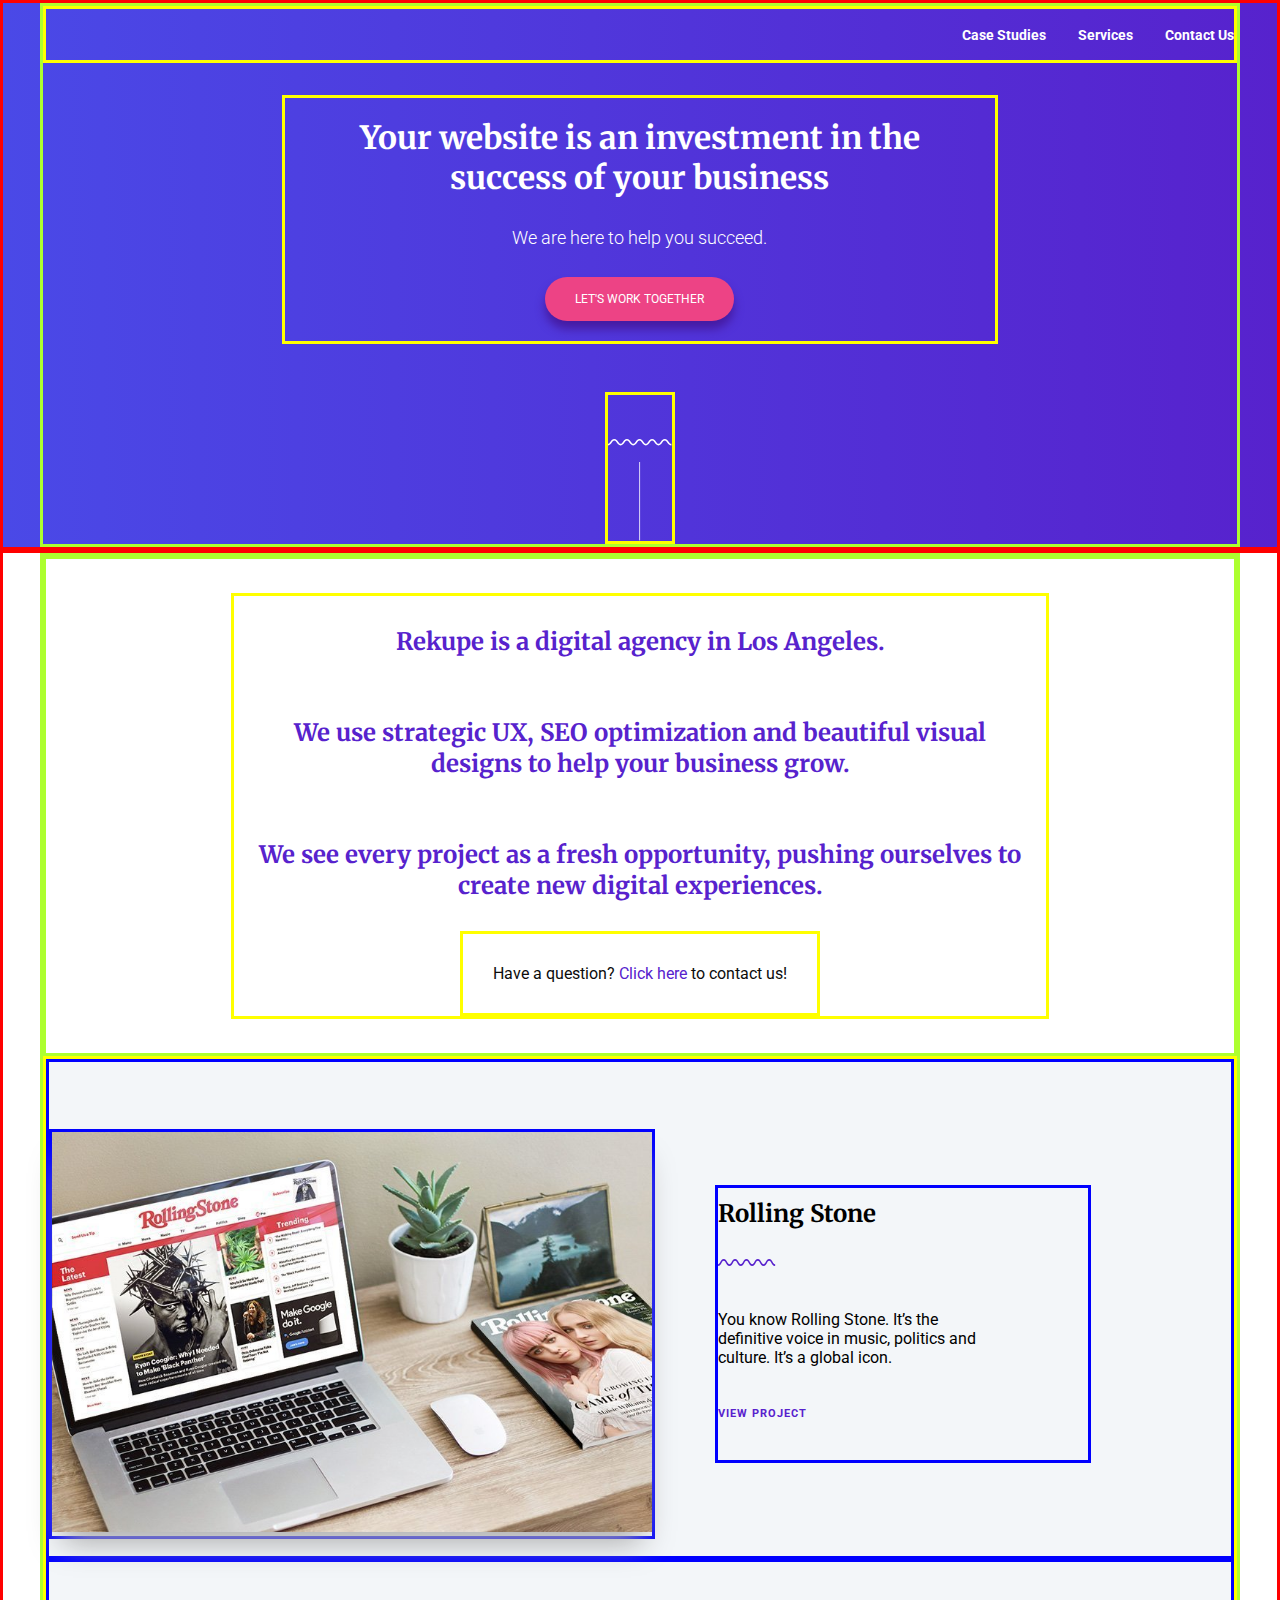
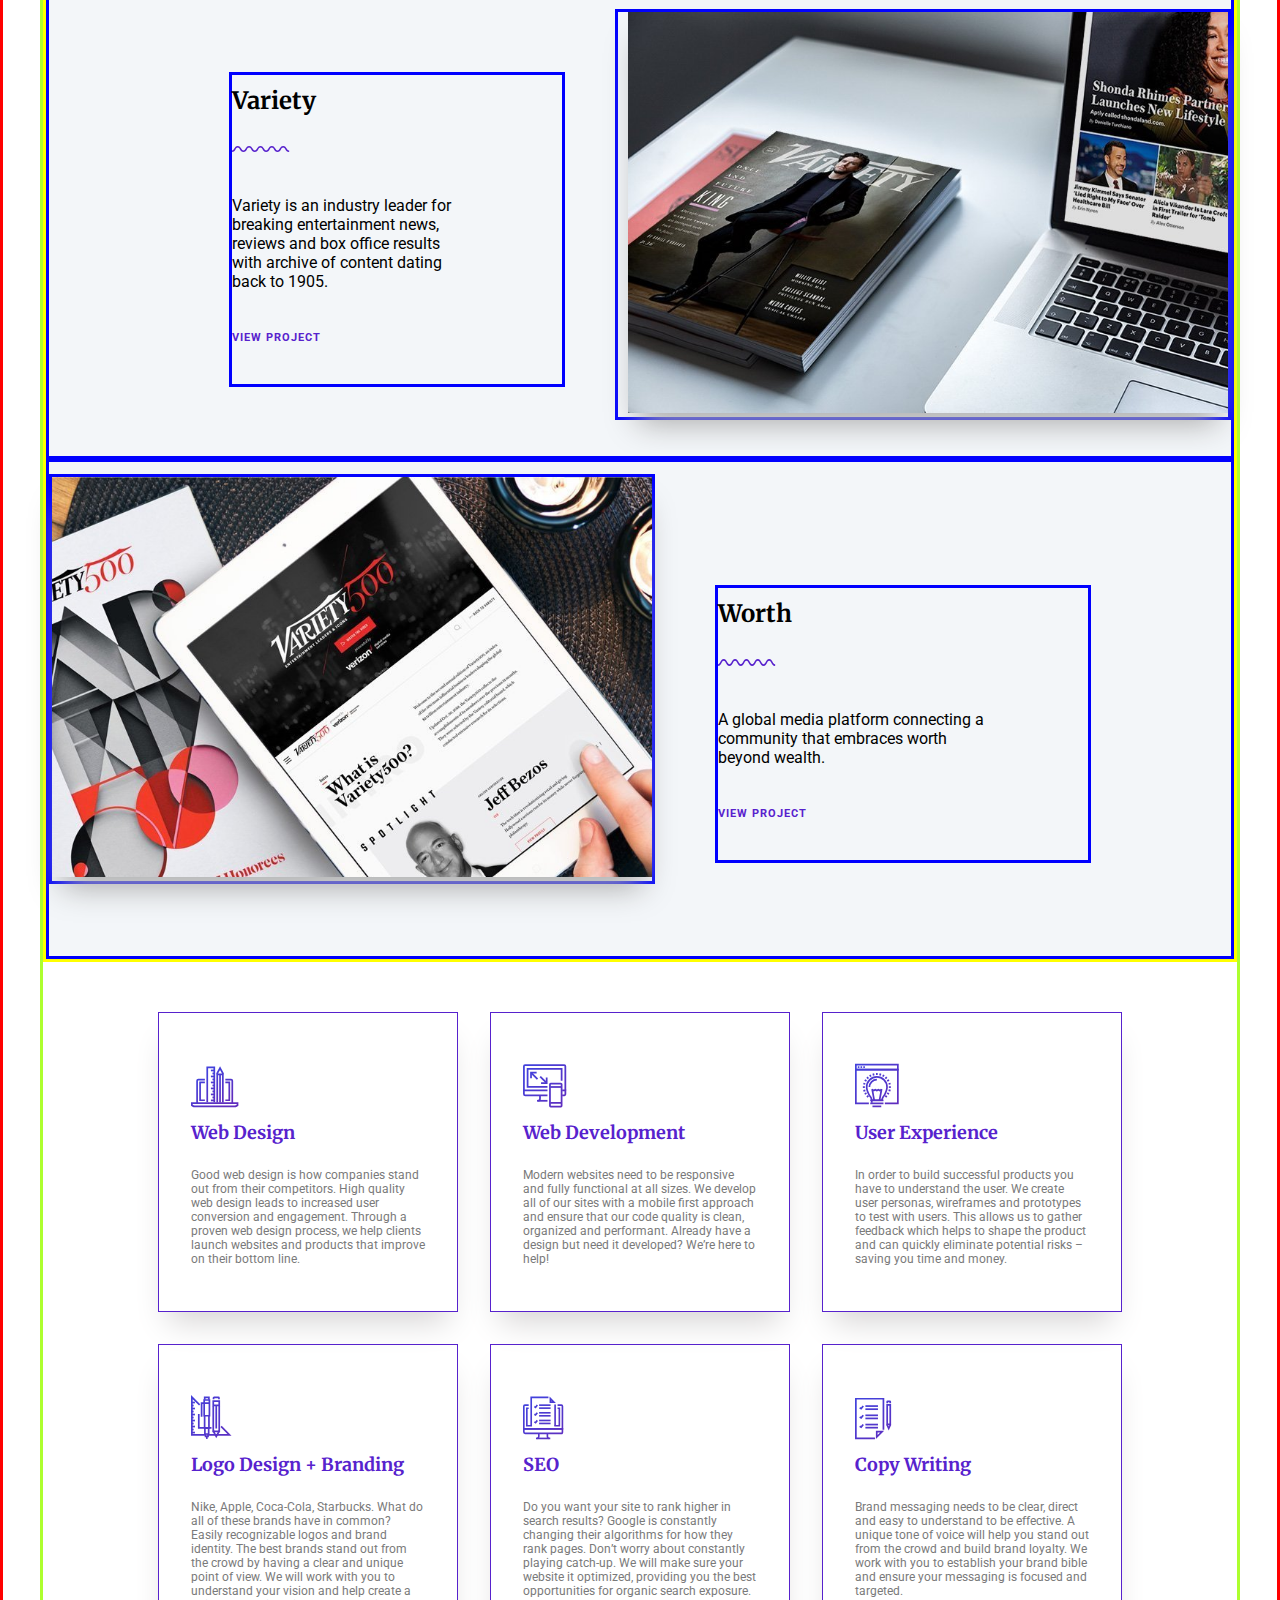
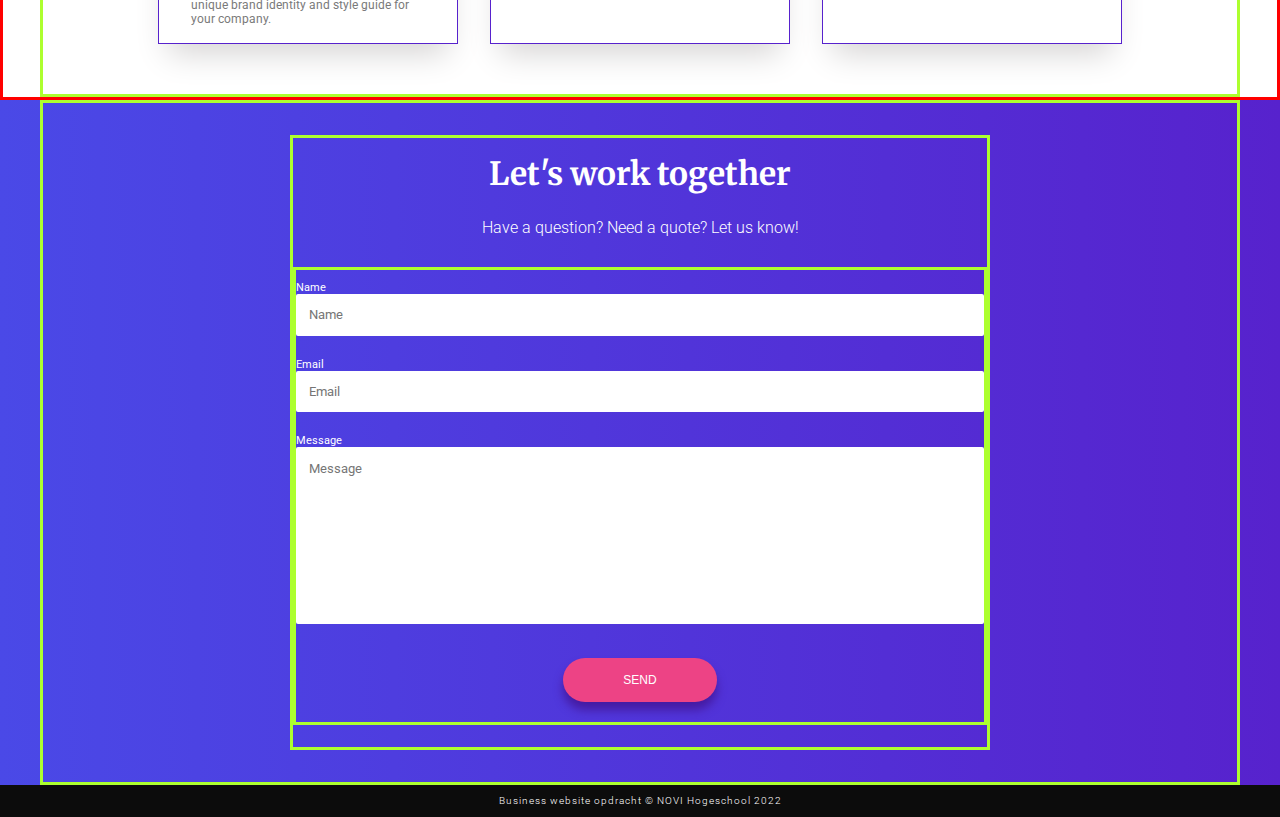
==== index.html @ ac5b816c "Services block items adjusted to mobile size" ====
<!DOCTYPE html>
<html lang="en">
<head>
	<meta charset="UTF-8">
	<link rel="stylesheet" href="styles.css">
	<title>Rekupe - Digital Agency in LA</title>
</head>
<body>
<header class="header___outer-container">
	<div class="header___inner-container">
		<nav class="navigation">
			<ul class="navigation___list">
				<li class="navigation__list-items"><a class="navigation___link" href="#main__content-section">case studies</a></li>
				<li class="navigation__list-items"><a class="navigation___link" href="#main__services--inner-container">services</a></li>
				<li class="navigation__list-items"><a class="navigation___link" href="#footer__outer-container">contact us</a></li>
			</ul>
		</nav>
		<div class="header___hero-section">
			<h1>your website is an investment in the success of your business</h1>
			<p class="header___hero-section-paragraph">We are here to help you succeed.</p>
			<a href="#">
				<button class="main__cta-button">let's work together</button>
			</a>
		</div>
		<div class="header___squiggle-line">
			<img class="squiggle-line" src="/assets/img/squiggle_line_stripe.svg" alt="">
		</div>
	</div>
</header>
<!--Start Main-->
<main class="main__outer-container">
	<div class="main__inner-container">
		<section class="main__about-section">
			<div class="main__paragraph--about-section">
				<h2 class="main__paragraph--h2">
					Rekupe is a digital agency in Los Angeles.
				</h2>
				<h2 class="main__paragraph--h2">
					We use strategic UX, SEO optimization and beautiful visual
					designs to help your business grow.
				</h2>
				<h2 class="main__paragraph--h2">
					We see every project as a fresh opportunity, pushing ourselves to
					create new digital experiences.
				</h2>
				<p class="main__paragraph--cta-line">
					Have a question? <a href="#">Click here</a> to contact us!
				</p>
			</div>
		</section>
		<!--	artikelen met afbeeldingen-->
		<section id="main__content-section">
			<article class="main__content-article">
				<section class="main__content-article--block">
					<h2 class="main__content-article--header">rolling stone</h2>
					<img class="main__content-article--squiggle-line" src="assets/img/squiggle_line.svg"
						 alt="squiggle line">
					<p class="main__content-article--paragraph">
						You know Rolling Stone. It’s the definitive voice in music, politics and culture. It’s a global
						icon.
					</p>
					<a class="content-article--link" href="#">view project</a>
				</section>
				<section class="main__content-article--image content-article__image1">
					<img src="assets/img/work-image-01.jpeg" alt="rollingstone magazine">
				</section>
			</article>
			<article class="main__content-article">
				<section class="main__content-article--block content-article__block2">
					<h2 class="main__content-article--header">variety</h2>
					<img class="main__content-article--squiggle-line" src="assets/img/squiggle_line.svg"
						 alt="squiggle line">
					<p class="main__content-article--paragraph">
						Variety is an industry leader for breaking entertainment news, reviews and box office results
						with archive of content dating back to 1905.
					</p>
					<a class="content-article--link" href="#">view project</a>
				</section>
				<section class="main__content-article--image content-article__image2">
					<img src="assets/img/work-image-02.jpeg" alt="rollingstone magazine">
				</section>
			</article>
			<article class="main__content-article">
				<section class="main__content-article--block">
					<h2 class="main__content-article--header">Worth</h2>
					<img class="main__content-article--squiggle-line" src="assets/img/squiggle_line.svg"
						 alt="squiggle line">
					<p class="main__content-article--paragraph">
						A global media platform connecting a community that embraces worth beyond wealth.
					</p>
					<a class="content-article--link" href="#">view project</a>
				</section>
				<section class="main__content-article--image content-article__image3">
					<img src="assets/img/work-image-03.jpeg" alt="rollingstone magazine">
				</section>
			</article>
		</section>
		<!--	artikel met vakken-->
		<section id="main__services--inner-container">
			<article class="services--block services__inner-container--row1">
				<img class="services__block--image" src="./assets/img/icon_web-design.svg" alt="web-design">
				<h4>Web Design</h4>
				<p class="services__block--paragraph">Good web design is how companies stand out from their competitors.
					High quality web design leads to
					increased user conversion and engagement. Through a proven web design process, we help clients
					launch websites and products that improve on their bottom line.</p>
			</article>
			<article class="services--block services__inner-container--row1">
				<img class="services__block--image" src="./assets/img/icon_web-development.svg" alt="web-development">
				<h4>Web Development</h4>
				<p class="services__block--paragraph">Modern websites need to be responsive and fully functional at all
					sizes. We develop all of our sites
					with a mobile first approach and ensure that our code quality is clean, organized and performant.
					Already have a design but need it developed? We’re here to help!</p>
			</article>
			<article class="services--block services__inner-container--row1">
				<img class="services__block--image" src="./assets/img/icon_ux.svg" alt="user experience">
				<h4>User Experience</h4>
				<p class="services__block--paragraph">In order to build successful products you have to understand the
					user. We create user personas,
					wireframes and prototypes to test with users. This allows us to gather feedback which helps to shape
					the product and can quickly eliminate potential risks – saving you time and money.</p>
			</article>
			<article class="services--block">
				<img class="services__block--image" src="./assets/img/icon_graphic-design.svg" alt="graphic design">
				<h4>Logo Design + Branding</h4>
				<p class="services__block--paragraph">Nike, Apple, Coca-Cola, Starbucks. What do all of these brands
					have in common? Easily recognizable
					logos and brand identity. The best brands stand out from the crowd by having a clear and unique
					point of view. We will work with you to understand your vision and help create a unique brand
					identity and style guide for your company.</p>
			</article>
			<article class="services--block">
				<img class="services__block--image" src="./assets/img/icon_seo.svg" alt="SEO">
				<h4>SEO</h4>
				<p class="services__block--paragraph">Do you want your site to rank higher in search results? Google is
					constantly changing their
					algorithms for how they rank pages. Don’t worry about constantly playing catch-up. We will make sure
					your website it optimized, providing you the best opportunities for organic search exposure.</p>
			</article>
			<article class="services--block">
				<img class="services__block--image" src="./assets/img/icon_copywriting.svg" alt="copywriting">
				<h4>Copy Writing</h4>
				<p class="services__block--paragraph">Brand messaging needs to be clear, direct and easy to understand
					to be effective. A unique tone of
					voice will help you stand out from the crowd and build brand loyalty. We work with you to establish
					your brand bible and ensure your messaging is focused and targeted.</p>
			</article>
		</section>
	</div>
</main>
<footer id="footer__outer-container">
	<section class="footer__inner-container">
		<section class="footer__form">
			<h3>let's work together</h3>
			<p class="footer__form--paragraph">Have a question? Need a quote? Let us know!</p>
			<form class="footer__form--form" action="">
				<label class="form__input" for="name">
					Name
					<input class="form__input" type="text" id="name" placeholder="Name">
				</label>
				<label class="form__input" for="email">
					Email
					<input class="form__input" type="text" id="email" placeholder="Email">
				</label>
				<label class="form__input" for="message">
					Message
					<textarea class="form__input" name="message" id="message" cols="30" rows="10"
							  placeholder="Message"></textarea>
				</label>
				<input class="main__cta-button main__cta-button--footer" type="submit" value="send">
			</form>
		</section>
	</section>
	<section class="footer__copyright">
		<p class="footer__copyright-paragraph">Business website opdracht © NOVI Hogeschool 2022</p>
	</section>
</footer>

</body>
</html>
---- styles.css ----
/* ------------------------------- 1. Global Styles -------------------------------- */
@import url('https://fonts.googleapis.com/css2?family=Merriweather&family=Roboto:wght@300;400;700&display=swap');
* {
    box-sizing: border-box;
    padding: 0;
    margin: 0;
}

/* --------------- 1.2 Colors ------------------- */

:root {
    --main-focus-color: #5722CD;
    --main-button-color: #ED4385;
    --main-font-color-light: white;
    --main-font-color-dark: #0C0C0C;
    --main-font-color-medium:#7A7A7A;
    --main-background-color-darker: #F3F6F9;
    --main-shadow-focus-color: #451ba2;
    --main-shadow-color: #a8a8a8;
    --main-shadow-color-light: #d7d5d5;
    --main-gradient-color: linear-gradient(to right, rgb(74, 73, 231), rgb(87, 34, 205));
}

/* --------------- 1.3 Setup Borders (temporary) ------------------- */

header,
.main__outer-container {
    border: 3px solid red;
}

.header___inner-container,
.main__inner-container,
.main__about-section,
.main__services--inner-container,
.footer__inner-container,
.footer__form--form,
.footer__form {
    border: 3px solid greenyellow;
}

.navigation,
.header___hero-section,
.header___squiggle-line,
.main__paragraph--about-section,
.main__paragraph--cta-line,
#main__content-section {
    border: 3px solid yellow;
}

.main__content-article,
.main__content-article--image,
.main__content-article--block
{
    border: 3px solid blue;
}


/* ------------------------------- 2. Typography ----------------------------------- */
body {
    font-family: 'Roboto', sans-serif;
    font-weight: 400;
}

body a {
    text-decoration: none;
    color: var(--main-focus-color);
}

h1,
h2,
h3,
h4 {
    font-family: 'Merriweather', serif;
}

h1 {
    /*margin: 20px;*/
    margin-left: 2px;
    font-size: 70px;
}

h1::first-letter {
    text-transform: uppercase;
}

@media screen and (min-width: 1200px){
    h1 {
        font-size: 32px;
        margin: 20px;
    }
}

h3::first-letter {
    text-transform: uppercase;
}

nav {
    text-transform: capitalize;
}

button {
    font-family: inherit;
}

h2 {
    margin: 10px 0 10px 0;
}



@media screen and (min-width: 1200px){
    h2 {
        font-size: 24px;
    }
}

h3 {
    color: var(--main-font-color-light);
    font-size: 2em;
    margin: 0.5em;
    text-align: center;
}

h4 {
    color: var(--main-focus-color);
    font-size: 18px;
}

.navigation__list-items {
    text-align: center;
}

.navigation___link {
    color: var(--main-font-color-light);
    font-weight: 700;
    font-size: 30px;
    text-decoration: none;
}

@media screen and (min-width: 1200px){
    .navigation___link {
        font-size: 14px;
    }
}

.main__paragraph--h2 {
    font-size: 42px;
}

.main__paragraph--cta-line {
    font-size: 35px;
}

@media screen and (min-width: 1200px){
    .main__paragraph--h2 {
        font-size: 24px;
    }
    .main__paragraph--cta-line {
        font-size: 16px;
    }
}

.main__content-article--header {
    text-transform: capitalize;
    font-size: 60px;
}

@media screen and (min-width: 1200px){
    .main__content-article--header {
        font-size: 24px;
    }
}

.main__content-article--paragraph {
    font-size: 40px;
}

@media screen and (min-width: 1200px){
    .main__content-article--paragraph {
        font-size: 16px;
    }
}

.content-article--link {
    display: block;
    margin-top: 100px;
    text-decoration: none;
    text-transform: uppercase;
    font-family: 'Roboto', sans-serif;
    font-weight: 700;
    font-size: 30px;
    letter-spacing: 1px;
}

@media screen and (min-width: 1200px){
    .content-article--link {
        font-size: 11px;
        margin: 40px 40px 40px 0;

    }
}

.footer__copyright-paragraph {
    text-align: center;
    color: var(--main-font-color-light);
    font-size: 10px;
    font-weight: 300;
    letter-spacing: 1px;
}

.services__block--paragraph {
    color: var(--main-font-color-medium);
    margin-top: 5em;
    font-size: 13px;
}

@media screen and (min-width: 1200px){
    .services__block--paragraph {
        margin-top: 2em;
        font-size: 12px;
    }
}

.footer__form--paragraph {
    text-align: center;
    color: var(--main-font-color-light);
    font-weight: 300;
    margin: 0.5em;
}

.footer__form--form {
    color: var(--main-font-color-light);
    font-size: 11px;
}

input[type=text],
textarea {
    font-family: Roboto, sans-serif;
}

@media screen and (min-width: 1200px){

}
/* ------------------------------- 3. Layout --------------------------------------- */

.main__inner-container a:link{
    color: var(--main-focus-color);
}

.main__inner-container a:visited{
    color: var(--main-shadow-focus-color);
}

.main__outer-container {
    display: flex;
    flex-direction: row;
    justify-content: center;
    align-items: stretch;
    width: 100%;
}

.main__cta-button {
    background-color: var(--main-button-color);
    padding: 40px 90px;
    margin: 20px;
    border: none;
    border-radius: 60px;
    color: var(--main-font-color-light);
    text-transform: uppercase;
    cursor: pointer;
    /*font-size: 12px;*/
    font-size: 29px;
    box-shadow: 0 8px 10px var(--main-shadow-focus-color);
}

@media screen and (min-width: 1200px){
    .main__cta-button {
        padding: 15px 30px;
        border-radius: 30px;
        margin: 20px;
        font-size: 12px;
    }
}

.main__cta-button--footer {
    padding: 15px 60px;
}

/* ------------------------------- 4. Areas --------------------------------------- */

/* --------------- 4.1 Header ------------------- */

.header___outer-container {
    display: flex;
    flex-direction: row;
    justify-content: center;
    align-items: stretch;
    /*min-height: 400px;*/
    background-image: var(--main-gradient-color);
    color: var(--main-font-color-light);
}

.header___inner-container {
    display: flex;
    flex-direction: column;
    align-items: center;
    /*flex-basis: 1200px;*/
    /*flex-basis: 142vh;*/
    height: 67vh;
}

/*hoogte header*/
@media screen and (min-width: 1200px) {
    .header___inner-container {
        flex-basis: 1200px;
    }
    .header___outer-container {
        height: 550px;
    }
}

/* --------------- 4.2 Header-Navigation ------------------- */
.navigation {
    display: flex;
    flex-direction: column;
    width: 100%;
    justify-content: space-between;
    align-items: center;
    /*align-self: flex-end;*/
}

.navigation___list {
    list-style-type: none;
    display: flex;
    justify-content: space-around;
    align-items: flex-start;
    gap: 2em;
    margin: 4em 2em;
    width: 100%;
}

@media screen and (min-width: 1200px) {
    .navigation___list {
        justify-content: flex-end;
        margin: 1em 2em;
    }
}


.navigation___link:visited{
    color: var(--main-font-color-light);
}

/* --------------- 4.2 Header-Hero-section ------------------- */

.header___inner-container {
    /*max-width: 1200px;*/
    display: flex;
    flex-direction: column;
    justify-content: space-between;
}

@media screen and (min-width: 1200px){
    .header___inner-container {
        max-width: 1200px;
        height: 100%;
    }
}

.header___hero-section {
    display: flex;
    flex-direction: column;
    justify-content: center;
    align-items: center;
    /*margin: 2em;*/
    width: 100%;
    position: relative;
    top: -42px;
}

@media screen and (min-width: 1200px){
    .header___hero-section {
        width: 60%;
        margin: 2em;
        top: 0;
    }
}

.header___hero-section > h1 {
    text-align: center;
}

.header___hero-section-paragraph {
    font-size: 54px;
    font-weight: 300;
    text-align: center;
    width: 100%;
    margin: 1em;
}

@media screen and (min-width: 1200px){
    .header___hero-section-paragraph {
        margin: 0.5em;
        font-size: 18px;
    }
}

.header___squiggle-line {
    display: flex;
    flex-direction: column;
    justify-content: flex-end;
    align-items: center;
    margin-top: 1em;
    height: 200px;
}

.squiggle-line {
    height: 150%;
}

@media screen and (min-width: 1200px){
    .squiggle-line {
        height: 70%;
    }
}

/* --------------- 4.3 Main-About-section ------------------- */

.main__inner-container {
    display: flex;
    flex-direction: column;
    justify-content: center;
    align-items: center;
    width: 100%;
}

@media screen and (min-width: 1200px){
    .main__inner-container {
        flex-basis: 1200px;
    }
}

.main__about-section {
    /*margin: 40px 10px;*/
    padding: 40px 10px;
    /*flex-shrink: 0;*/
    width: 100%;
    display: flex;
    flex-direction: column;
    justify-content: center;
    align-items: center;
    height: 54vh;
}

@media screen and (min-width: 1200px){
    .main__about-section {
        flex-basis: 500px;
    }
}

.main__paragraph--about-section {
    display: flex;
    flex-direction: column;
    justify-content: center;
    align-items: center;
}

@media screen and (min-width: 1200px){
    .main__paragraph--about-section {
        width: 70%;
    }
}

.main__paragraph--h2 {
    color: var(--main-focus-color);
    text-align: center;
    margin: 40px;
    padding: 0 20px 0 20px;
    width: 100%;
}

@media screen and (min-width: 1200px){
    .main__paragraph--h2 {
        margin: 30px 10px;
        padding: 0 20px 0 20px;
    }
}

.main__paragraph--cta-line {
    color: var(--main-font-color-dark);
    text-align: center;
    margin: 70px;
    padding: 30px;
}

@media screen and (min-width: 1200px){
    .main__paragraph--cta-line {
        margin: 0;
    }
}

/* --------------- 4.3 Main-Articles-section------------------- */

#main__content-section {
    display: flex;
    flex-direction: column;
    justify-content: center;
    align-items: center;
    /*max-width: 1200px;*/
    width: 100%;
    background-color: var(--main-background-color-darker) ;
}

@media screen and (min-width: 1200px){
    #main__content-section {
        max-width: 1200px;
    }
}

.main__content-article {
    display: flex;
    flex-direction: row;
    justify-content: center;
    align-items: center;
    flex-wrap: wrap;
    width: 100%;
    height: 75vh;
}


@media screen and (min-width: 1200px) {
    .main__content-article {
        height: 500px;
    }
}

.main__content-article--block,
.content-article__block2 {
    flex-basis: 100px;
    margin: 30px;
    flex-grow: 1;
}

@media screen and (min-width: 1200px){
    .main__content-article--block {
        margin: 110px 140px 80px 50px;
        padding-right: 100px;
    }
    .content-article__block2 {
        margin: 110px 50px 80px 180px;
    }
}

/*.content-article__block2 {*/
/*    margin: 110px 50px 80px 180px;*/
/*}*/

.main__content-article--image {
    position: relative;
    order: -1;
    width: 100%;
    margin: 30px;
}

@media screen and (min-width: 1200px){
    .main__content-article--image {
        margin: 0;
        width: auto;
    }
}

.main__content-article--image > img {
    /*width: 600px;*/
    /*height: auto;*/
    width: 100%;
    height: auto;
    box-shadow: 0 20px 30px -10px var(--main-shadow-color);
}

@media screen and (min-width: 1200px){
    .main__content-article--image > img {
        width: 600px;
        height: auto;
    }
}

@media screen and (min-width: 1200px){
    .content-article__image1 {
        top: 25px;
        margin-right: 10px;
    }

    .content-article__image2 {
        padding-left: 10px;
        order: 1;
    }

    .content-article__image3 {
        top: -30px;
        margin-right: 10px;
    }
}

.main__content-article--squiggle-line {
    margin: 50px 0 80px 0;
    width: 110px;
}

@media screen and (min-width: 1200px){
    .main__content-article--squiggle-line {
        margin: 20px 0 40px 0;
        width: 58px;
    }
}



/* --------------- 4.4 Main-Services------------------- */

#main__services--inner-container {
    display: flex;
    flex-direction: row;
    justify-content: center;
    flex-wrap: wrap;
    /*max-width: 1200px;*/
    width: 100%;
    gap: 2em;
    /*padding: 50px 100px 50px 100px;*/
    margin: 140px 0 50px 0;
    padding: 50px 0 50px 0;
}

@media screen and (min-width: 1200px){
    #main__services--inner-container {
        max-width: 1200px;
        padding: 50px 100px 50px 100px;
        margin: 0;
    }
}

.services--block {
    /*flex-basis: 300px;*/
    /*height: 300px;*/
    border: 1px solid var(--main-focus-color);
    /*flex-grow: 0;*/
    /*flex-grow: 1;*/
    /*flex-shrink: 1;*/
    padding: 4.5em 4.5em 4.5em 4.5em;
    margin: 0 100px 0 100px;
    box-shadow: 0 20px 30px -10px var(--main-shadow-color-light);
    aspect-ratio: 1 / 1;
}

@media screen and (min-width: 1200px){
    .services--block {
        flex-basis: 300px;
        height: 300px;
        flex-grow: 0;
        margin: 0;
        padding: 2em 2em 2em 2em;
    }
}

.services__block--image {
    width: 10em;
    margin: 1em 1em 0.5em 0;
}

@media screen and (min-width: 1200px){
    .services__block--image {
        width: 4em;
    }
}

/* --------------- 4.5 Footer-Form------------------- */

#footer__outer-container {
    display: flex;
    flex-direction: column;
    justify-content: center;
    align-items: center;
    background-image: var(--main-gradient-color);
    width: 100%;
}

.footer__inner-container {
    /*width: 1200px;*/
    /*flex-basis: 600px;*/
    width: 100%;
}

@media screen and (min-width: 1200px){
    .footer__inner-container {
        width: 1200px;
        flex-basis: 600px;
    }
}

.footer__form,
.footer__inner-container,
.footer__form--form {
    display: flex;
    flex-direction: column;
    justify-content: center;
    align-items: center;
}

.footer__form {
    /*width: 60%;*/
    /*max-width: 700px;*/
    width: 95%;
    margin-top: 2em;
    margin-bottom: 2em;
}

@media screen and (min-width: 1200px){
    .footer__form {
        width: 60%;
        max-width: 700px;
    }
}

.footer__form--form {
    width: 100%;
    margin: 2em 0 2em 0;
}

.form__input {
    width: 100%;
}

label {
    margin: 1em;
}

input[type=text],
textarea {
    padding: 1em;
    border-radius: 2px;
    border: none;
    resize: none;
}

/* --------------- 4.5 Footer-Copyright-section------------------- */

.footer__copyright {
    display: flex;
    flex-direction: column;
    justify-content: center;
    width: 100%;
    background-color: var(--main-font-color-dark);
    height: 2em;
}
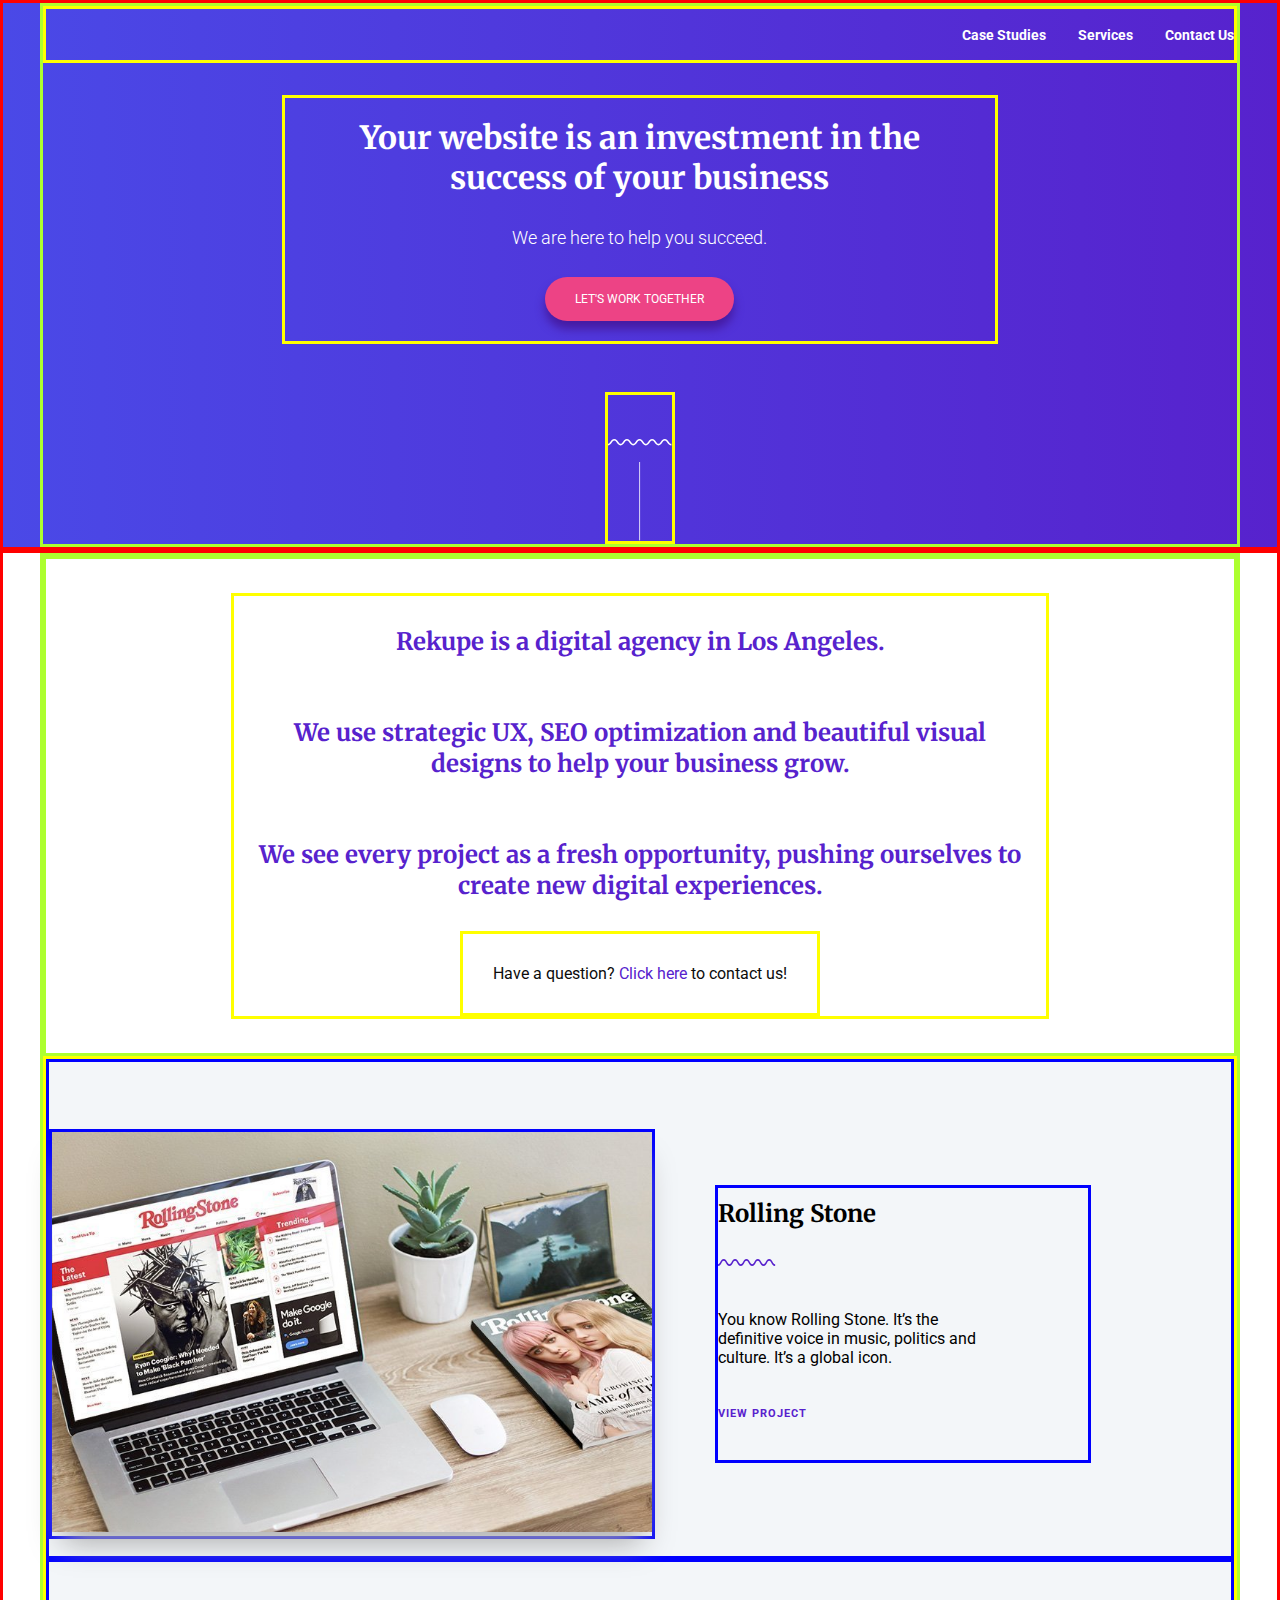
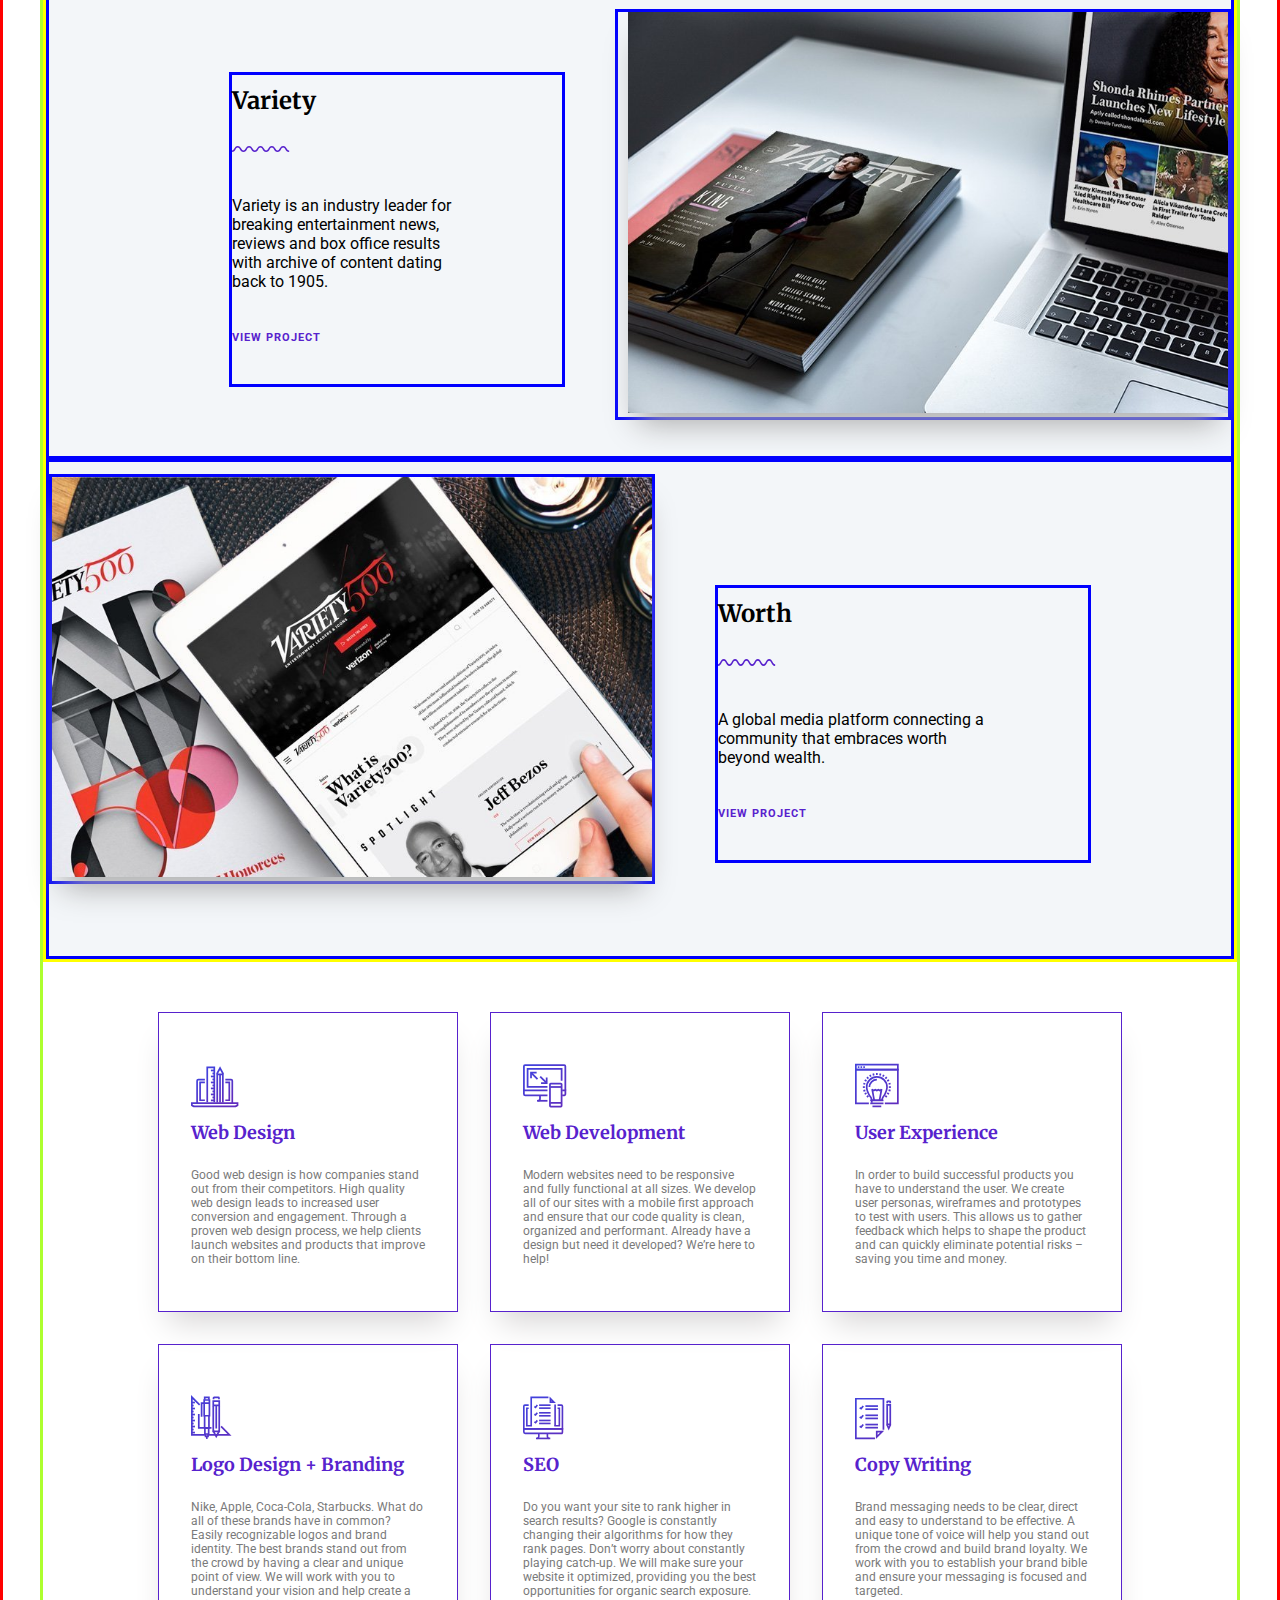
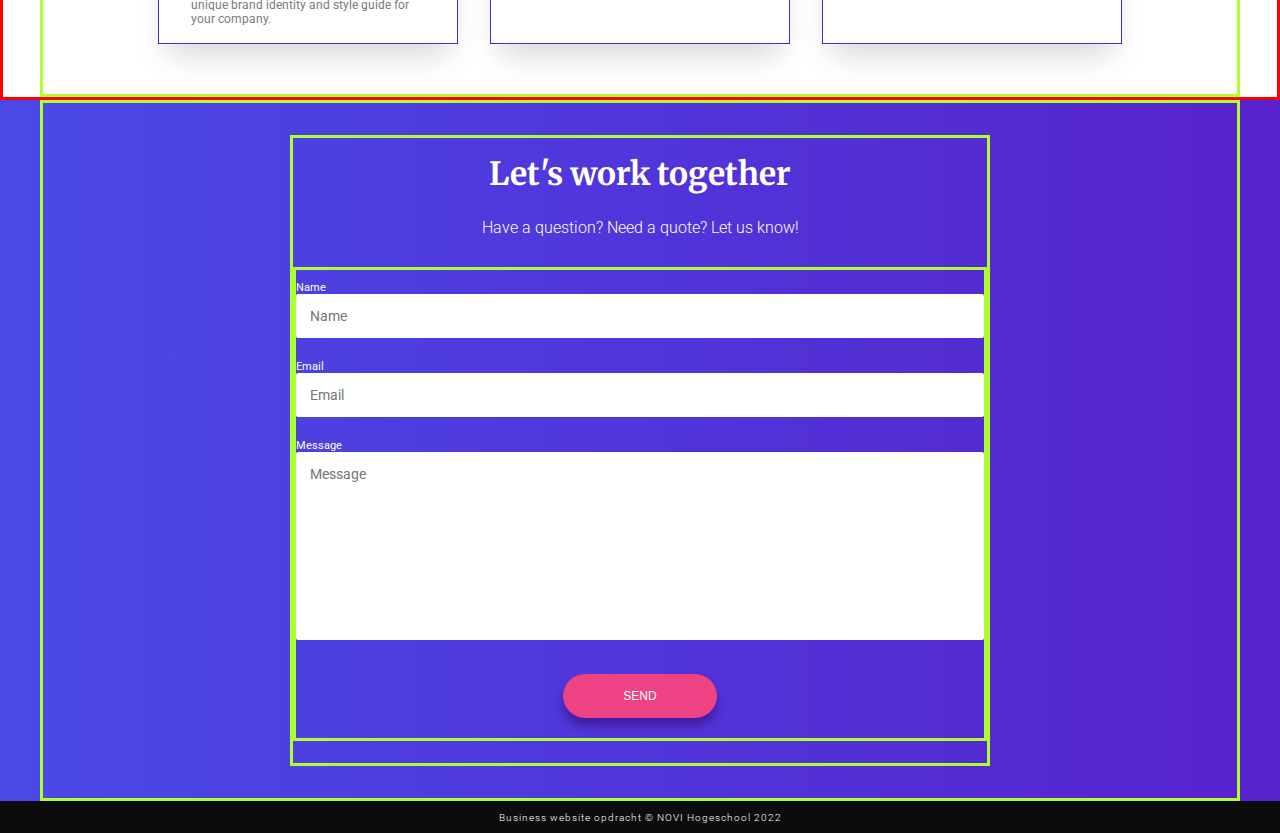
==== commit cd2187e6: "Footer block items adjusted to mobile size" ====
--- a/index.html
+++ b/index.html
@@ -152,9 +152,9 @@
 <footer id="footer__outer-container">
 	<section class="footer__inner-container">
 		<section class="footer__form">
-			<h3>let's work together</h3>
+			<h3 class="footer__form--header">let's work together</h3>
 			<p class="footer__form--paragraph">Have a question? Need a quote? Let us know!</p>
-			<form class="footer__form--form" action="">
+			<form class="footer__form--form-section" action="">
 				<label class="form__input" for="name">
 					Name
 					<input class="form__input" type="text" id="name" placeholder="Name">
--- a/styles.css
+++ b/styles.css
@@ -33,7 +33,7 @@
 .main__about-section,
 .main__services--inner-container,
 .footer__inner-container,
-.footer__form--form,
+.footer__form--form-section,
 .footer__form {
     border: 3px solid greenyellow;
 }
@@ -112,13 +112,6 @@
     h2 {
         font-size: 24px;
     }
-}
-
-h3 {
-    color: var(--main-font-color-light);
-    font-size: 2em;
-    margin: 0.5em;
-    text-align: center;
 }
 
 h4 {
@@ -221,26 +214,68 @@
     }
 }
 
+.footer__form--header {
+    color: var(--main-font-color-light);
+    font-size: 4.5em;
+    margin: 0.5em;
+    text-align: center;
+}
+
+@media screen and (min-width: 1200px){
+   .footer__form--header {
+       font-size: 2em;
+   }
+}
+
 .footer__form--paragraph {
     text-align: center;
     color: var(--main-font-color-light);
     font-weight: 300;
-    margin: 0.5em;
-}
-
-.footer__form--form {
+    font-size: 40px;
+    margin: 1em 0;
+}
+
+@media screen and (min-width: 1200px){
+    .footer__form--paragraph {
+        font-size: 16px;
+        margin: 0.5em;
+    }
+}
+
+.footer__form--form-section {
     color: var(--main-font-color-light);
-    font-size: 11px;
+    font-size: 30px;
+}
+
+@media screen and (min-width: 1200px){
+    .footer__form--form-section {
+        font-size: 11px;
+    }
 }
 
 input[type=text],
 textarea {
     font-family: Roboto, sans-serif;
-}
-
-@media screen and (min-width: 1200px){
-
-}
+    font-size: 30px;
+}
+
+@media screen and (min-width: 1200px){
+    input[type=text],
+    textarea {
+        font-size: 14px;
+    }
+}
+
+.footer__copyright-paragraph {
+    font-size: 25px;
+}
+
+@media screen and (min-width: 1200px){
+    .footer__copyright-paragraph {
+        font-size: 10px;
+    }
+}
+
 /* ------------------------------- 3. Layout --------------------------------------- */
 
 .main__inner-container a:link{
@@ -259,7 +294,8 @@
     width: 100%;
 }
 
-.main__cta-button {
+.main__cta-button,
+.main__cta-button--footer {
     background-color: var(--main-button-color);
     padding: 40px 90px;
     margin: 20px;
@@ -273,6 +309,10 @@
     box-shadow: 0 8px 10px var(--main-shadow-focus-color);
 }
 
+.main__cta-button--footer {
+    padding: 45px 140px;
+}
+
 @media screen and (min-width: 1200px){
     .main__cta-button {
         padding: 15px 30px;
@@ -280,11 +320,13 @@
         margin: 20px;
         font-size: 12px;
     }
-}
-
-.main__cta-button--footer {
-    padding: 15px 60px;
-}
+    .main__cta-button--footer {
+        padding: 15px 60px;
+    }
+
+}
+
+
 
 /* ------------------------------- 4. Areas --------------------------------------- */
 
@@ -687,6 +729,7 @@
     /*width: 1200px;*/
     /*flex-basis: 600px;*/
     width: 100%;
+    flex-basis: 90vh;
 }
 
 @media screen and (min-width: 1200px){
@@ -698,7 +741,7 @@
 
 .footer__form,
 .footer__inner-container,
-.footer__form--form {
+.footer__form--form-section {
     display: flex;
     flex-direction: column;
     justify-content: center;
@@ -720,7 +763,7 @@
     }
 }
 
-.footer__form--form {
+.footer__form--form-section {
     width: 100%;
     margin: 2em 0 2em 0;
 }
@@ -749,6 +792,12 @@
     justify-content: center;
     width: 100%;
     background-color: var(--main-font-color-dark);
-    height: 2em;
-}
-
+    height: 8em;
+}
+
+@media screen and (min-width: 1200px){
+    .footer__copyright {
+        height: 2em;
+    }
+}
+
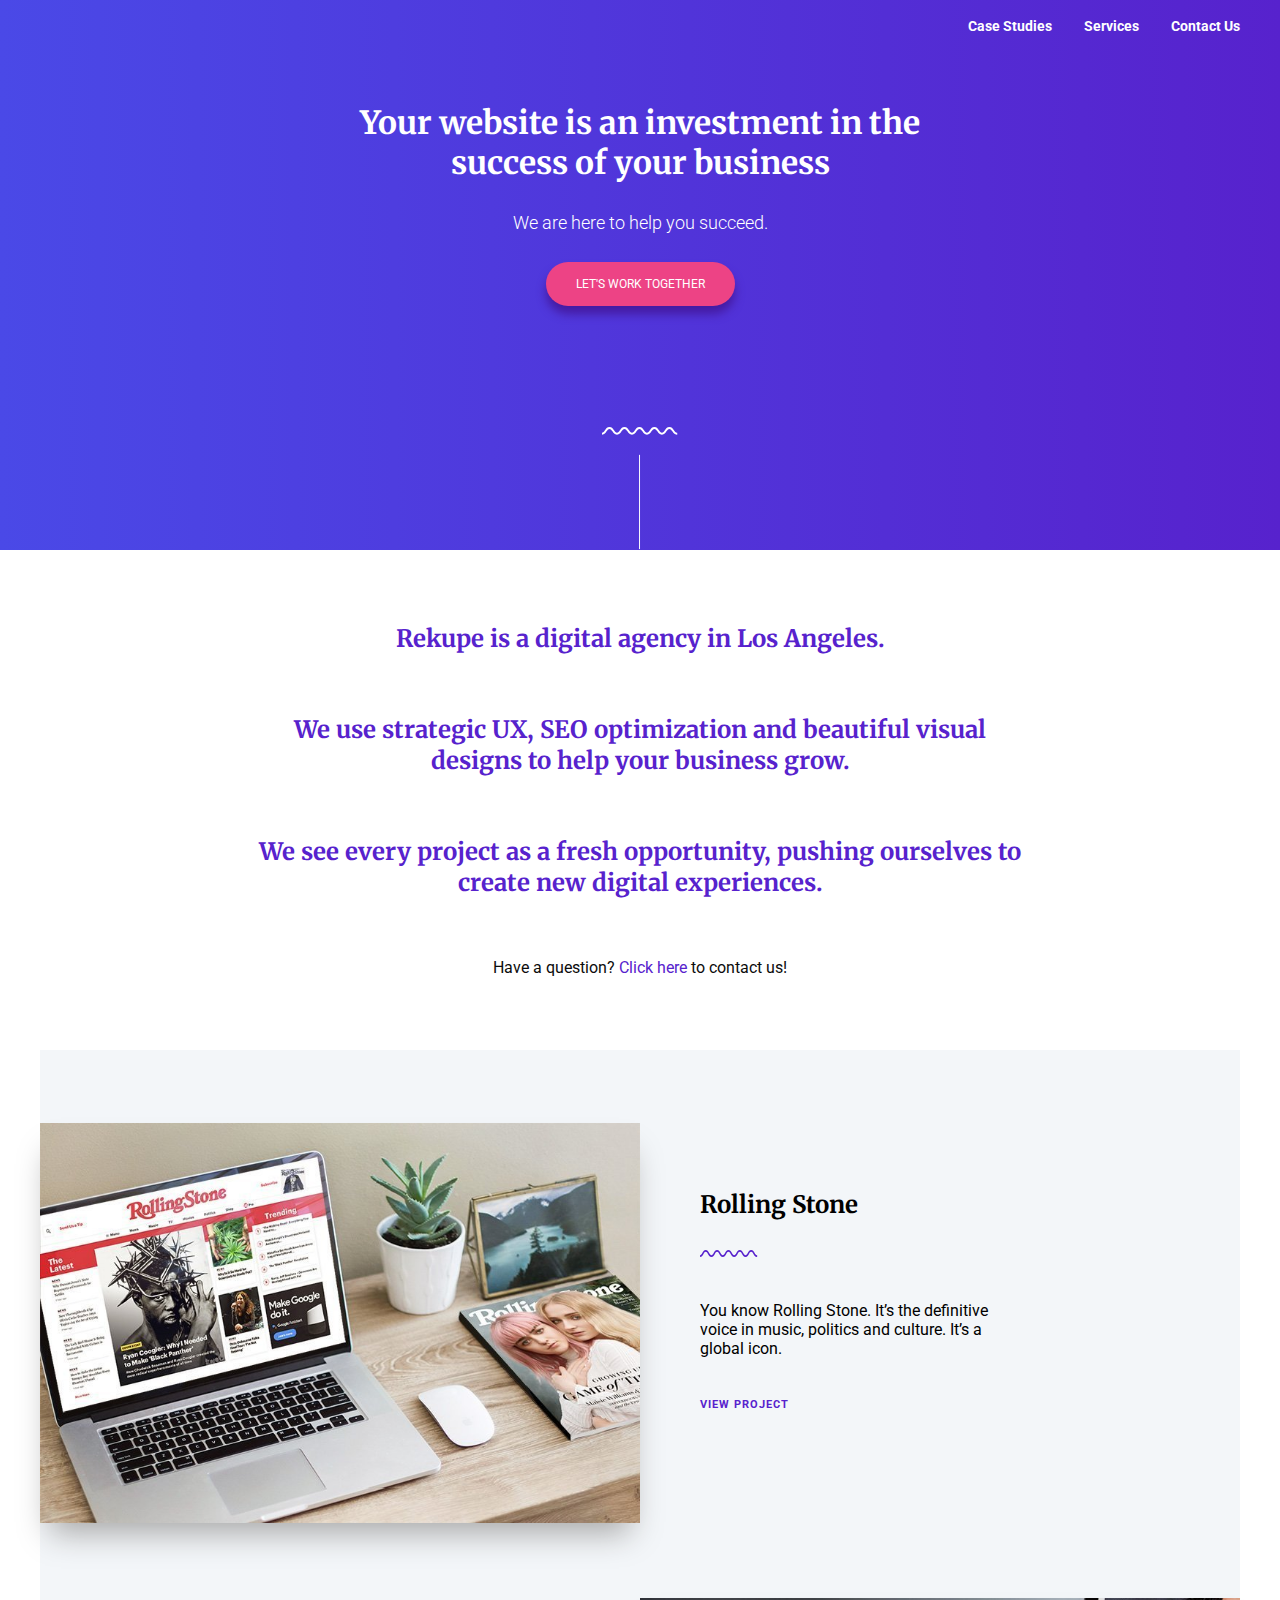
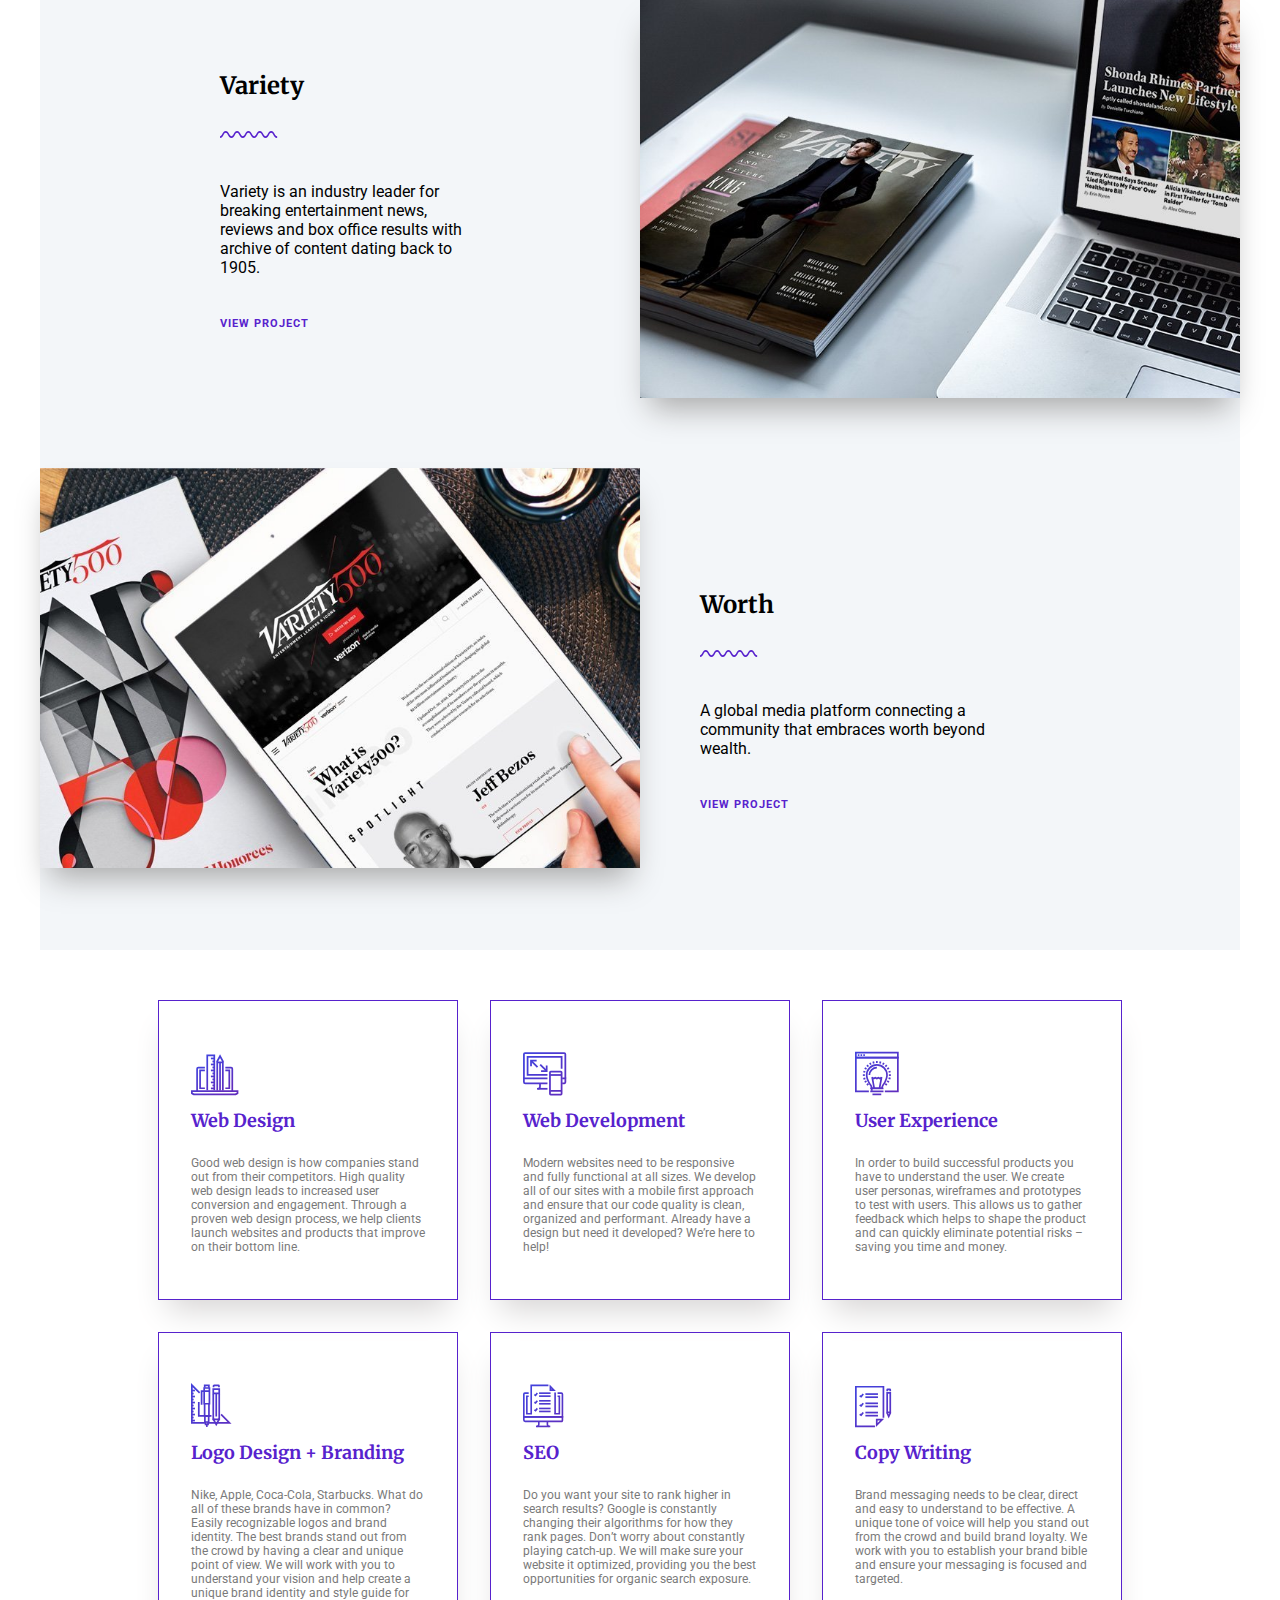
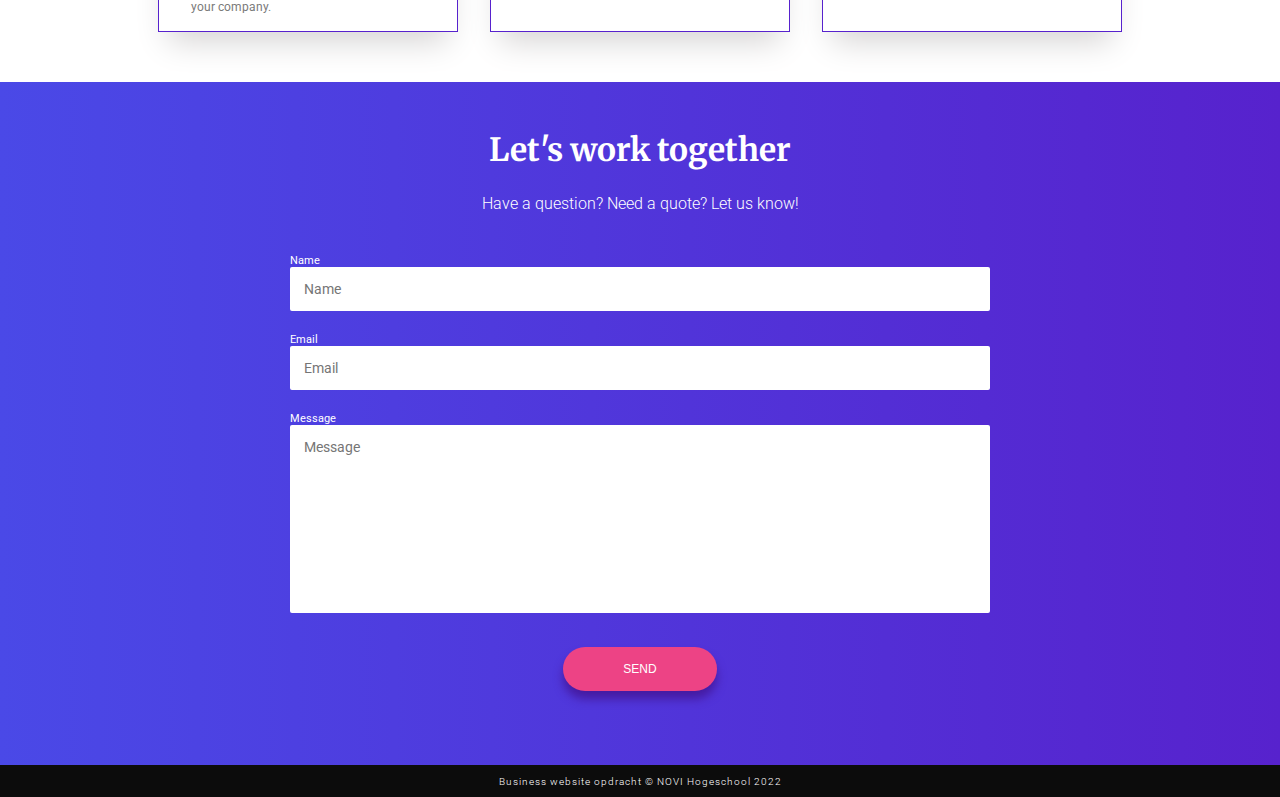
==== commit 7a2dbbda: "Cleaned up code, combined media queries" ====
--- a/index.html
+++ b/index.html
@@ -6,23 +6,23 @@
 	<title>Rekupe - Digital Agency in LA</title>
 </head>
 <body>
-<header class="header___outer-container">
-	<div class="header___inner-container">
+<header class="header__outer-container">
+	<div class="header__inner-container">
 		<nav class="navigation">
-			<ul class="navigation___list">
+			<ul class="navigation__list">
 				<li class="navigation__list-items"><a class="navigation___link" href="#main__content-section">case studies</a></li>
 				<li class="navigation__list-items"><a class="navigation___link" href="#main__services--inner-container">services</a></li>
 				<li class="navigation__list-items"><a class="navigation___link" href="#footer__outer-container">contact us</a></li>
 			</ul>
 		</nav>
-		<div class="header___hero-section">
+		<div class="header__hero-section">
 			<h1>your website is an investment in the success of your business</h1>
-			<p class="header___hero-section-paragraph">We are here to help you succeed.</p>
+			<p class="header__hero-section-paragraph">We are here to help you succeed.</p>
 			<a href="#">
 				<button class="main__cta-button">let's work together</button>
 			</a>
 		</div>
-		<div class="header___squiggle-line">
+		<div class="header__squiggle-line">
 			<img class="squiggle-line" src="/assets/img/squiggle_line_stripe.svg" alt="">
 		</div>
 	</div>
@@ -165,7 +165,7 @@
 				</label>
 				<label class="form__input" for="message">
 					Message
-					<textarea class="form__input" name="message" id="message" cols="30" rows="10"
+					<textarea class="form__input form__input--text-area" name="message" id="message" cols="30" rows="10"
 							  placeholder="Message"></textarea>
 				</label>
 				<input class="main__cta-button main__cta-button--footer" type="submit" value="send">
--- a/styles.css
+++ b/styles.css
@@ -23,36 +23,36 @@
 
 /* --------------- 1.3 Setup Borders (temporary) ------------------- */
 
-header,
-.main__outer-container {
-    border: 3px solid red;
-}
-
-.header___inner-container,
-.main__inner-container,
-.main__about-section,
-.main__services--inner-container,
-.footer__inner-container,
-.footer__form--form-section,
-.footer__form {
-    border: 3px solid greenyellow;
-}
-
-.navigation,
-.header___hero-section,
-.header___squiggle-line,
-.main__paragraph--about-section,
-.main__paragraph--cta-line,
-#main__content-section {
-    border: 3px solid yellow;
-}
-
-.main__content-article,
-.main__content-article--image,
-.main__content-article--block
-{
-    border: 3px solid blue;
-}
+/*header,*/
+/*.main__outer-container {*/
+/*    border: 3px solid red;*/
+/*}*/
+
+/*.header___inner-container,*/
+/*.main__inner-container,*/
+/*.main__about-section,*/
+/*.main__services--inner-container,*/
+/*.footer__inner-container,*/
+/*.footer__form--form-section,*/
+/*.footer__form {*/
+/*    border: 3px solid greenyellow;*/
+/*}*/
+
+/*.navigation,*/
+/*.header___hero-section,*/
+/*.header___squiggle-line,*/
+/*.main__paragraph--about-section,*/
+/*.main__paragraph--cta-line,*/
+/*#main__content-section {*/
+/*    border: 3px solid yellow;*/
+/*}*/
+
+/*.main__content-article,*/
+/*.main__content-article--image,*/
+/*.main__content-article--block*/
+/*{*/
+/*    border: 3px solid blue;*/
+/*}*/
 
 
 /* ------------------------------- 2. Typography ----------------------------------- */
@@ -75,7 +75,7 @@
 
 h1 {
     /*margin: 20px;*/
-    margin-left: 2px;
+    margin: 5px;
     font-size: 70px;
 }
 
@@ -83,13 +83,6 @@
     text-transform: uppercase;
 }
 
-@media screen and (min-width: 1200px){
-    h1 {
-        font-size: 32px;
-        margin: 20px;
-    }
-}
-
 h3::first-letter {
     text-transform: uppercase;
 }
@@ -104,14 +97,6 @@
 
 h2 {
     margin: 10px 0 10px 0;
-}
-
-
-
-@media screen and (min-width: 1200px){
-    h2 {
-        font-size: 24px;
-    }
 }
 
 h4 {
@@ -126,14 +111,8 @@
 .navigation___link {
     color: var(--main-font-color-light);
     font-weight: 700;
-    font-size: 30px;
+    font-size: 32px;
     text-decoration: none;
-}
-
-@media screen and (min-width: 1200px){
-    .navigation___link {
-        font-size: 14px;
-    }
 }
 
 .main__paragraph--h2 {
@@ -142,15 +121,6 @@
 
 .main__paragraph--cta-line {
     font-size: 35px;
-}
-
-@media screen and (min-width: 1200px){
-    .main__paragraph--h2 {
-        font-size: 24px;
-    }
-    .main__paragraph--cta-line {
-        font-size: 16px;
-    }
 }
 
 .main__content-article--header {
@@ -158,20 +128,8 @@
     font-size: 60px;
 }
 
-@media screen and (min-width: 1200px){
-    .main__content-article--header {
-        font-size: 24px;
-    }
-}
-
 .main__content-article--paragraph {
     font-size: 40px;
-}
-
-@media screen and (min-width: 1200px){
-    .main__content-article--paragraph {
-        font-size: 16px;
-    }
 }
 
 .content-article--link {
@@ -185,14 +143,6 @@
     letter-spacing: 1px;
 }
 
-@media screen and (min-width: 1200px){
-    .content-article--link {
-        font-size: 11px;
-        margin: 40px 40px 40px 0;
-
-    }
-}
-
 .footer__copyright-paragraph {
     text-align: center;
     color: var(--main-font-color-light);
@@ -207,24 +157,11 @@
     font-size: 13px;
 }
 
-@media screen and (min-width: 1200px){
-    .services__block--paragraph {
-        margin-top: 2em;
-        font-size: 12px;
-    }
-}
-
 .footer__form--header {
     color: var(--main-font-color-light);
     font-size: 4.5em;
     margin: 0.5em;
     text-align: center;
-}
-
-@media screen and (min-width: 1200px){
-   .footer__form--header {
-       font-size: 2em;
-   }
 }
 
 .footer__form--paragraph {
@@ -235,45 +172,19 @@
     margin: 1em 0;
 }
 
-@media screen and (min-width: 1200px){
-    .footer__form--paragraph {
-        font-size: 16px;
-        margin: 0.5em;
-    }
-}
-
 .footer__form--form-section {
     color: var(--main-font-color-light);
     font-size: 30px;
 }
 
-@media screen and (min-width: 1200px){
-    .footer__form--form-section {
-        font-size: 11px;
-    }
-}
-
-input[type=text],
-textarea {
+.form__input[type=text],
+.form__input--text-area {
     font-family: Roboto, sans-serif;
     font-size: 30px;
 }
 
-@media screen and (min-width: 1200px){
-    input[type=text],
-    textarea {
-        font-size: 14px;
-    }
-}
-
 .footer__copyright-paragraph {
     font-size: 25px;
-}
-
-@media screen and (min-width: 1200px){
-    .footer__copyright-paragraph {
-        font-size: 10px;
-    }
 }
 
 /* ------------------------------- 3. Layout --------------------------------------- */
@@ -313,7 +224,321 @@
     padding: 45px 140px;
 }
 
+/* ------------------------------- 4. Areas --------------------------------------- */
+
+/* --------------- 4.1 Header ------------------- */
+
+.header__outer-container {
+    display: flex;
+    flex-direction: row;
+    justify-content: center;
+    align-items: stretch;
+    background-image: var(--main-gradient-color);
+    color: var(--main-font-color-light);
+}
+
+.header__inner-container {
+    display: flex;
+    flex-direction: column;
+    align-items: center;
+    height: 67vh;
+}
+
+/* --------------- 4.2 Header-Navigation ------------------- */
+.navigation {
+    display: flex;
+    flex-direction: column;
+    width: 100%;
+    justify-content: space-between;
+    align-items: center;
+}
+
+.navigation__list {
+    list-style-type: none;
+    display: flex;
+    justify-content: space-around;
+    align-items: flex-start;
+    gap: 2em;
+    margin: 4em 2em;
+    width: 100%;
+}
+
+.navigation___link:visited{
+    color: var(--main-font-color-light);
+}
+
+/* --------------- 4.3 Header-Hero-section ------------------- */
+
+.header__inner-container {
+    display: flex;
+    flex-direction: column;
+    justify-content: space-between;
+}
+
+.header__hero-section {
+    display: flex;
+    flex-direction: column;
+    justify-content: center;
+    align-items: center;
+    width: 100%;
+    position: relative;
+    top: -42px;
+}
+
+.header__hero-section > h1 {
+    text-align: center;
+}
+
+.header__hero-section-paragraph {
+    font-size: 54px;
+    font-weight: 300;
+    text-align: center;
+    width: 100%;
+    margin: 1em;
+}
+
+.header__squiggle-line {
+    display: flex;
+    flex-direction: column;
+    justify-content: flex-end;
+    align-items: center;
+    margin-top: 1em;
+    height: 200px;
+}
+
+.squiggle-line {
+    height: 150%;
+}
+
+/* --------------- 4.4 Main-About-section ------------------- */
+
+.main__inner-container {
+    display: flex;
+    flex-direction: column;
+    justify-content: center;
+    align-items: center;
+    width: 100%;
+}
+
+.main__about-section {
+    padding: 40px 10px;
+    width: 100%;
+    display: flex;
+    flex-direction: column;
+    justify-content: center;
+    align-items: center;
+    height: 54vh;
+}
+
+.main__paragraph--about-section {
+    display: flex;
+    flex-direction: column;
+    justify-content: center;
+    align-items: center;
+}
+
+.main__paragraph--h2 {
+    color: var(--main-focus-color);
+    text-align: center;
+    margin: 40px;
+    padding: 0 20px 0 20px;
+    width: 100%;
+}
+
+.main__paragraph--cta-line {
+    color: var(--main-font-color-dark);
+    text-align: center;
+    margin: 70px;
+    padding: 30px;
+}
+
+/* --------------- 4.5 Main-Articles-section------------------- */
+
+#main__content-section {
+    display: flex;
+    flex-direction: column;
+    justify-content: center;
+    align-items: center;
+    width: 100%;
+    background-color: var(--main-background-color-darker) ;
+}
+
+.main__content-article {
+    display: flex;
+    flex-direction: row;
+    justify-content: center;
+    align-items: center;
+    flex-wrap: wrap;
+    width: 100%;
+    height: 75vh;
+}
+
+.main__content-article--block,
+.content-article__block2 {
+    flex-basis: 100px;
+    margin: 30px;
+    flex-grow: 1;
+}
+
+.main__content-article--image {
+    position: relative;
+    order: -1;
+    width: 100%;
+    margin: 30px;
+}
+
+.main__content-article--image > img {
+    width: 100%;
+    height: auto;
+    box-shadow: 0 20px 30px -10px var(--main-shadow-color);
+}
+
+.main__content-article--squiggle-line {
+    margin: 50px 0 80px 0;
+    width: 110px;
+}
+
+/* --------------- 4.6 Main-Services------------------- */
+
+#main__services--inner-container {
+    display: flex;
+    flex-direction: row;
+    justify-content: center;
+    flex-wrap: wrap;
+    width: 100%;
+    gap: 2em;
+    margin: 140px 0 50px 0;
+    padding: 50px 0 50px 0;
+}
+
+.services--block {
+    border: 1px solid var(--main-focus-color);
+    padding: 4.5em 4.5em 4.5em 4.5em;
+    margin: 0 100px 0 100px;
+    box-shadow: 0 20px 30px -10px var(--main-shadow-color-light);
+    aspect-ratio: 1 / 1;
+}
+
+.services__block--image {
+    width: 10em;
+    margin: 1em 1em 0.5em 0;
+}
+
+/* --------------- 4.7 Footer-Form------------------- */
+
+#footer__outer-container {
+    display: flex;
+    flex-direction: column;
+    justify-content: center;
+    align-items: center;
+    background-image: var(--main-gradient-color);
+    width: 100%;
+}
+
+.footer__inner-container {
+    width: 100%;
+    flex-basis: 90vh;
+}
+
+.footer__form,
+.footer__inner-container,
+.footer__form--form-section {
+    display: flex;
+    flex-direction: column;
+    justify-content: center;
+    align-items: center;
+}
+
+.footer__form {
+    width: 95%;
+    margin-top: 2em;
+    margin-bottom: 2em;
+}
+
+.footer__form--form-section {
+    width: 100%;
+    margin: 2em 0 2em 0;
+}
+
+.form__input {
+    width: 100%;
+}
+
+label {
+    margin: 1em;
+}
+
+input[type=text],
+textarea {
+    padding: 1em;
+    border-radius: 2px;
+    border: none;
+    resize: none;
+}
+
+/* --------------- 4.8 Footer-Copyright-section------------------- */
+
+.footer__copyright {
+    display: flex;
+    flex-direction: column;
+    justify-content: center;
+    width: 100%;
+    background-color: var(--main-font-color-dark);
+    height: 8em;
+}
+
+/* ------------------------------- 5. Media Queries --------------------------------------- */
+
 @media screen and (min-width: 1200px){
+    /*--------------- 2. Typography ---------------*/
+    h1 {
+        font-size: 32px;
+        margin: 20px;
+    }
+    h2 {
+        font-size: 24px;
+    }
+    .navigation___link {
+        font-size: 14px;
+    }
+    .main__paragraph--h2 {
+        font-size: 24px;
+    }
+    .main__paragraph--cta-line {
+        font-size: 16px;
+    }
+    .main__content-article--header {
+        font-size: 24px;
+    }
+    .main__content-article--paragraph {
+        font-size: 16px;
+    }
+    .content-article--link {
+        font-size: 11px;
+        margin: 40px 40px 40px 0;
+    }
+    .services__block--paragraph {
+        margin-top: 2em;
+        font-size: 12px;
+    }
+    .footer__form--header {
+        font-size: 2em;
+    }
+    .footer__form--paragraph {
+        font-size: 16px;
+        margin: 0.5em;
+    }
+    .footer__form--form-section {
+        font-size: 11px;
+    }
+    .form__input[type=text],
+    .form__input--text-area {
+        font-size: 14px;
+    }
+    .footer__copyright-paragraph {
+        font-size: 10px;
+    }
+    /*--------------- 3. Layout ---------------*/
     .main__cta-button {
         padding: 15px 30px;
         border-radius: 30px;
@@ -323,267 +548,60 @@
     .main__cta-button--footer {
         padding: 15px 60px;
     }
-
-}
-
-
-
-/* ------------------------------- 4. Areas --------------------------------------- */
-
-/* --------------- 4.1 Header ------------------- */
-
-.header___outer-container {
-    display: flex;
-    flex-direction: row;
-    justify-content: center;
-    align-items: stretch;
-    /*min-height: 400px;*/
-    background-image: var(--main-gradient-color);
-    color: var(--main-font-color-light);
-}
-
-.header___inner-container {
-    display: flex;
-    flex-direction: column;
-    align-items: center;
-    /*flex-basis: 1200px;*/
-    /*flex-basis: 142vh;*/
-    height: 67vh;
-}
-
-/*hoogte header*/
-@media screen and (min-width: 1200px) {
-    .header___inner-container {
+    /*--------------- 4. Areas ---------------*/
+    /*---4.1 Header---*/
+    .header__inner-container {
         flex-basis: 1200px;
     }
-    .header___outer-container {
+    .header__outer-container {
         height: 550px;
     }
-}
-
-/* --------------- 4.2 Header-Navigation ------------------- */
-.navigation {
-    display: flex;
-    flex-direction: column;
-    width: 100%;
-    justify-content: space-between;
-    align-items: center;
-    /*align-self: flex-end;*/
-}
-
-.navigation___list {
-    list-style-type: none;
-    display: flex;
-    justify-content: space-around;
-    align-items: flex-start;
-    gap: 2em;
-    margin: 4em 2em;
-    width: 100%;
-}
-
-@media screen and (min-width: 1200px) {
-    .navigation___list {
+    /*---4.2 Header-Navigation ---*/
+    .navigation__list {
         justify-content: flex-end;
         margin: 1em 2em;
     }
-}
-
-
-.navigation___link:visited{
-    color: var(--main-font-color-light);
-}
-
-/* --------------- 4.2 Header-Hero-section ------------------- */
-
-.header___inner-container {
-    /*max-width: 1200px;*/
-    display: flex;
-    flex-direction: column;
-    justify-content: space-between;
-}
-
-@media screen and (min-width: 1200px){
-    .header___inner-container {
+    /*---4.3 Header-Hero-section ---*/
+    .header__inner-container {
         max-width: 1200px;
         height: 100%;
     }
-}
-
-.header___hero-section {
-    display: flex;
-    flex-direction: column;
-    justify-content: center;
-    align-items: center;
-    /*margin: 2em;*/
-    width: 100%;
-    position: relative;
-    top: -42px;
-}
-
-@media screen and (min-width: 1200px){
-    .header___hero-section {
+    .header__hero-section {
         width: 60%;
         margin: 2em;
         top: 0;
     }
-}
-
-.header___hero-section > h1 {
-    text-align: center;
-}
-
-.header___hero-section-paragraph {
-    font-size: 54px;
-    font-weight: 300;
-    text-align: center;
-    width: 100%;
-    margin: 1em;
-}
-
-@media screen and (min-width: 1200px){
-    .header___hero-section-paragraph {
+    .header__hero-section-paragraph {
         margin: 0.5em;
         font-size: 18px;
     }
-}
-
-.header___squiggle-line {
-    display: flex;
-    flex-direction: column;
-    justify-content: flex-end;
-    align-items: center;
-    margin-top: 1em;
-    height: 200px;
-}
-
-.squiggle-line {
-    height: 150%;
-}
-
-@media screen and (min-width: 1200px){
     .squiggle-line {
         height: 70%;
     }
-}
-
-/* --------------- 4.3 Main-About-section ------------------- */
-
-.main__inner-container {
-    display: flex;
-    flex-direction: column;
-    justify-content: center;
-    align-items: center;
-    width: 100%;
-}
-
-@media screen and (min-width: 1200px){
+    /*---4.4 Main-About-section ---*/
     .main__inner-container {
         flex-basis: 1200px;
     }
-}
-
-.main__about-section {
-    /*margin: 40px 10px;*/
-    padding: 40px 10px;
-    /*flex-shrink: 0;*/
-    width: 100%;
-    display: flex;
-    flex-direction: column;
-    justify-content: center;
-    align-items: center;
-    height: 54vh;
-}
-
-@media screen and (min-width: 1200px){
     .main__about-section {
         flex-basis: 500px;
     }
-}
-
-.main__paragraph--about-section {
-    display: flex;
-    flex-direction: column;
-    justify-content: center;
-    align-items: center;
-}
-
-@media screen and (min-width: 1200px){
     .main__paragraph--about-section {
         width: 70%;
     }
-}
-
-.main__paragraph--h2 {
-    color: var(--main-focus-color);
-    text-align: center;
-    margin: 40px;
-    padding: 0 20px 0 20px;
-    width: 100%;
-}
-
-@media screen and (min-width: 1200px){
     .main__paragraph--h2 {
         margin: 30px 10px;
         padding: 0 20px 0 20px;
     }
-}
-
-.main__paragraph--cta-line {
-    color: var(--main-font-color-dark);
-    text-align: center;
-    margin: 70px;
-    padding: 30px;
-}
-
-@media screen and (min-width: 1200px){
     .main__paragraph--cta-line {
         margin: 0;
     }
-}
-
-/* --------------- 4.3 Main-Articles-section------------------- */
-
-#main__content-section {
-    display: flex;
-    flex-direction: column;
-    justify-content: center;
-    align-items: center;
-    /*max-width: 1200px;*/
-    width: 100%;
-    background-color: var(--main-background-color-darker) ;
-}
-
-@media screen and (min-width: 1200px){
+    /*---4.5 Main-Articles-section ---*/
     #main__content-section {
         max-width: 1200px;
     }
-}
-
-.main__content-article {
-    display: flex;
-    flex-direction: row;
-    justify-content: center;
-    align-items: center;
-    flex-wrap: wrap;
-    width: 100%;
-    height: 75vh;
-}
-
-
-@media screen and (min-width: 1200px) {
     .main__content-article {
         height: 500px;
     }
-}
-
-.main__content-article--block,
-.content-article__block2 {
-    flex-basis: 100px;
-    margin: 30px;
-    flex-grow: 1;
-}
-
-@media screen and (min-width: 1200px){
     .main__content-article--block {
         margin: 110px 140px 80px 50px;
         padding-right: 100px;
@@ -591,109 +609,36 @@
     .content-article__block2 {
         margin: 110px 50px 80px 180px;
     }
-}
-
-/*.content-article__block2 {*/
-/*    margin: 110px 50px 80px 180px;*/
-/*}*/
-
-.main__content-article--image {
-    position: relative;
-    order: -1;
-    width: 100%;
-    margin: 30px;
-}
-
-@media screen and (min-width: 1200px){
     .main__content-article--image {
         margin: 0;
         width: auto;
     }
-}
-
-.main__content-article--image > img {
-    /*width: 600px;*/
-    /*height: auto;*/
-    width: 100%;
-    height: auto;
-    box-shadow: 0 20px 30px -10px var(--main-shadow-color);
-}
-
-@media screen and (min-width: 1200px){
     .main__content-article--image > img {
         width: 600px;
         height: auto;
     }
-}
-
-@media screen and (min-width: 1200px){
     .content-article__image1 {
         top: 25px;
         margin-right: 10px;
     }
-
     .content-article__image2 {
         padding-left: 10px;
         order: 1;
     }
-
     .content-article__image3 {
         top: -30px;
         margin-right: 10px;
     }
-}
-
-.main__content-article--squiggle-line {
-    margin: 50px 0 80px 0;
-    width: 110px;
-}
-
-@media screen and (min-width: 1200px){
     .main__content-article--squiggle-line {
         margin: 20px 0 40px 0;
         width: 58px;
     }
-}
-
-
-
-/* --------------- 4.4 Main-Services------------------- */
-
-#main__services--inner-container {
-    display: flex;
-    flex-direction: row;
-    justify-content: center;
-    flex-wrap: wrap;
-    /*max-width: 1200px;*/
-    width: 100%;
-    gap: 2em;
-    /*padding: 50px 100px 50px 100px;*/
-    margin: 140px 0 50px 0;
-    padding: 50px 0 50px 0;
-}
-
-@media screen and (min-width: 1200px){
+    /*---4.6 Main-Services-section ---*/
     #main__services--inner-container {
         max-width: 1200px;
         padding: 50px 100px 50px 100px;
         margin: 0;
     }
-}
-
-.services--block {
-    /*flex-basis: 300px;*/
-    /*height: 300px;*/
-    border: 1px solid var(--main-focus-color);
-    /*flex-grow: 0;*/
-    /*flex-grow: 1;*/
-    /*flex-shrink: 1;*/
-    padding: 4.5em 4.5em 4.5em 4.5em;
-    margin: 0 100px 0 100px;
-    box-shadow: 0 20px 30px -10px var(--main-shadow-color-light);
-    aspect-ratio: 1 / 1;
-}
-
-@media screen and (min-width: 1200px){
     .services--block {
         flex-basis: 300px;
         height: 300px;
@@ -701,103 +646,20 @@
         margin: 0;
         padding: 2em 2em 2em 2em;
     }
-}
-
-.services__block--image {
-    width: 10em;
-    margin: 1em 1em 0.5em 0;
-}
-
-@media screen and (min-width: 1200px){
     .services__block--image {
         width: 4em;
     }
-}
-
-/* --------------- 4.5 Footer-Form------------------- */
-
-#footer__outer-container {
-    display: flex;
-    flex-direction: column;
-    justify-content: center;
-    align-items: center;
-    background-image: var(--main-gradient-color);
-    width: 100%;
-}
-
-.footer__inner-container {
-    /*width: 1200px;*/
-    /*flex-basis: 600px;*/
-    width: 100%;
-    flex-basis: 90vh;
-}
-
-@media screen and (min-width: 1200px){
+    /*---4.7 Footer-Form ---*/
     .footer__inner-container {
         width: 1200px;
         flex-basis: 600px;
     }
-}
-
-.footer__form,
-.footer__inner-container,
-.footer__form--form-section {
-    display: flex;
-    flex-direction: column;
-    justify-content: center;
-    align-items: center;
-}
-
-.footer__form {
-    /*width: 60%;*/
-    /*max-width: 700px;*/
-    width: 95%;
-    margin-top: 2em;
-    margin-bottom: 2em;
-}
-
-@media screen and (min-width: 1200px){
     .footer__form {
         width: 60%;
         max-width: 700px;
     }
-}
-
-.footer__form--form-section {
-    width: 100%;
-    margin: 2em 0 2em 0;
-}
-
-.form__input {
-    width: 100%;
-}
-
-label {
-    margin: 1em;
-}
-
-input[type=text],
-textarea {
-    padding: 1em;
-    border-radius: 2px;
-    border: none;
-    resize: none;
-}
-
-/* --------------- 4.5 Footer-Copyright-section------------------- */
-
-.footer__copyright {
-    display: flex;
-    flex-direction: column;
-    justify-content: center;
-    width: 100%;
-    background-color: var(--main-font-color-dark);
-    height: 8em;
-}
-
-@media screen and (min-width: 1200px){
+    /*---4.8 Footer-Copyright-Section ---*/
     .footer__copyright {
         height: 2em;
     }
-}
-
+}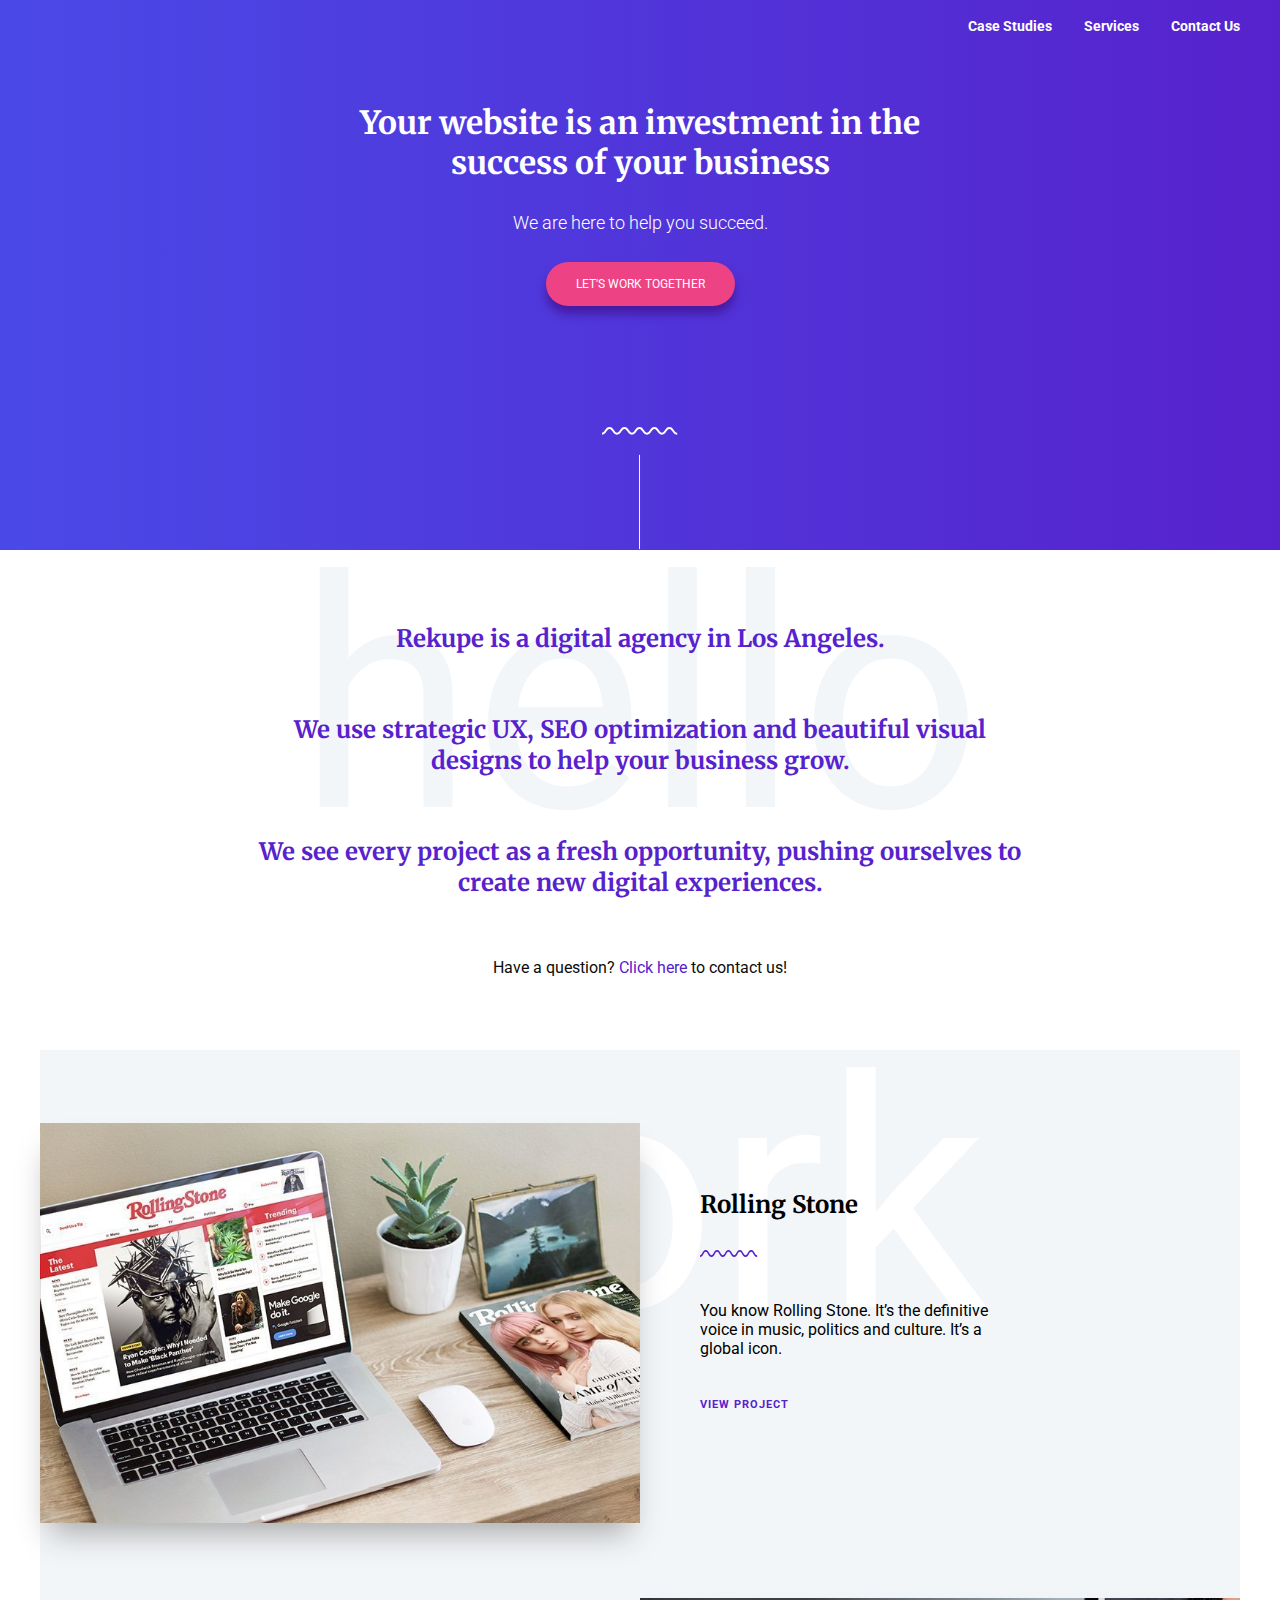
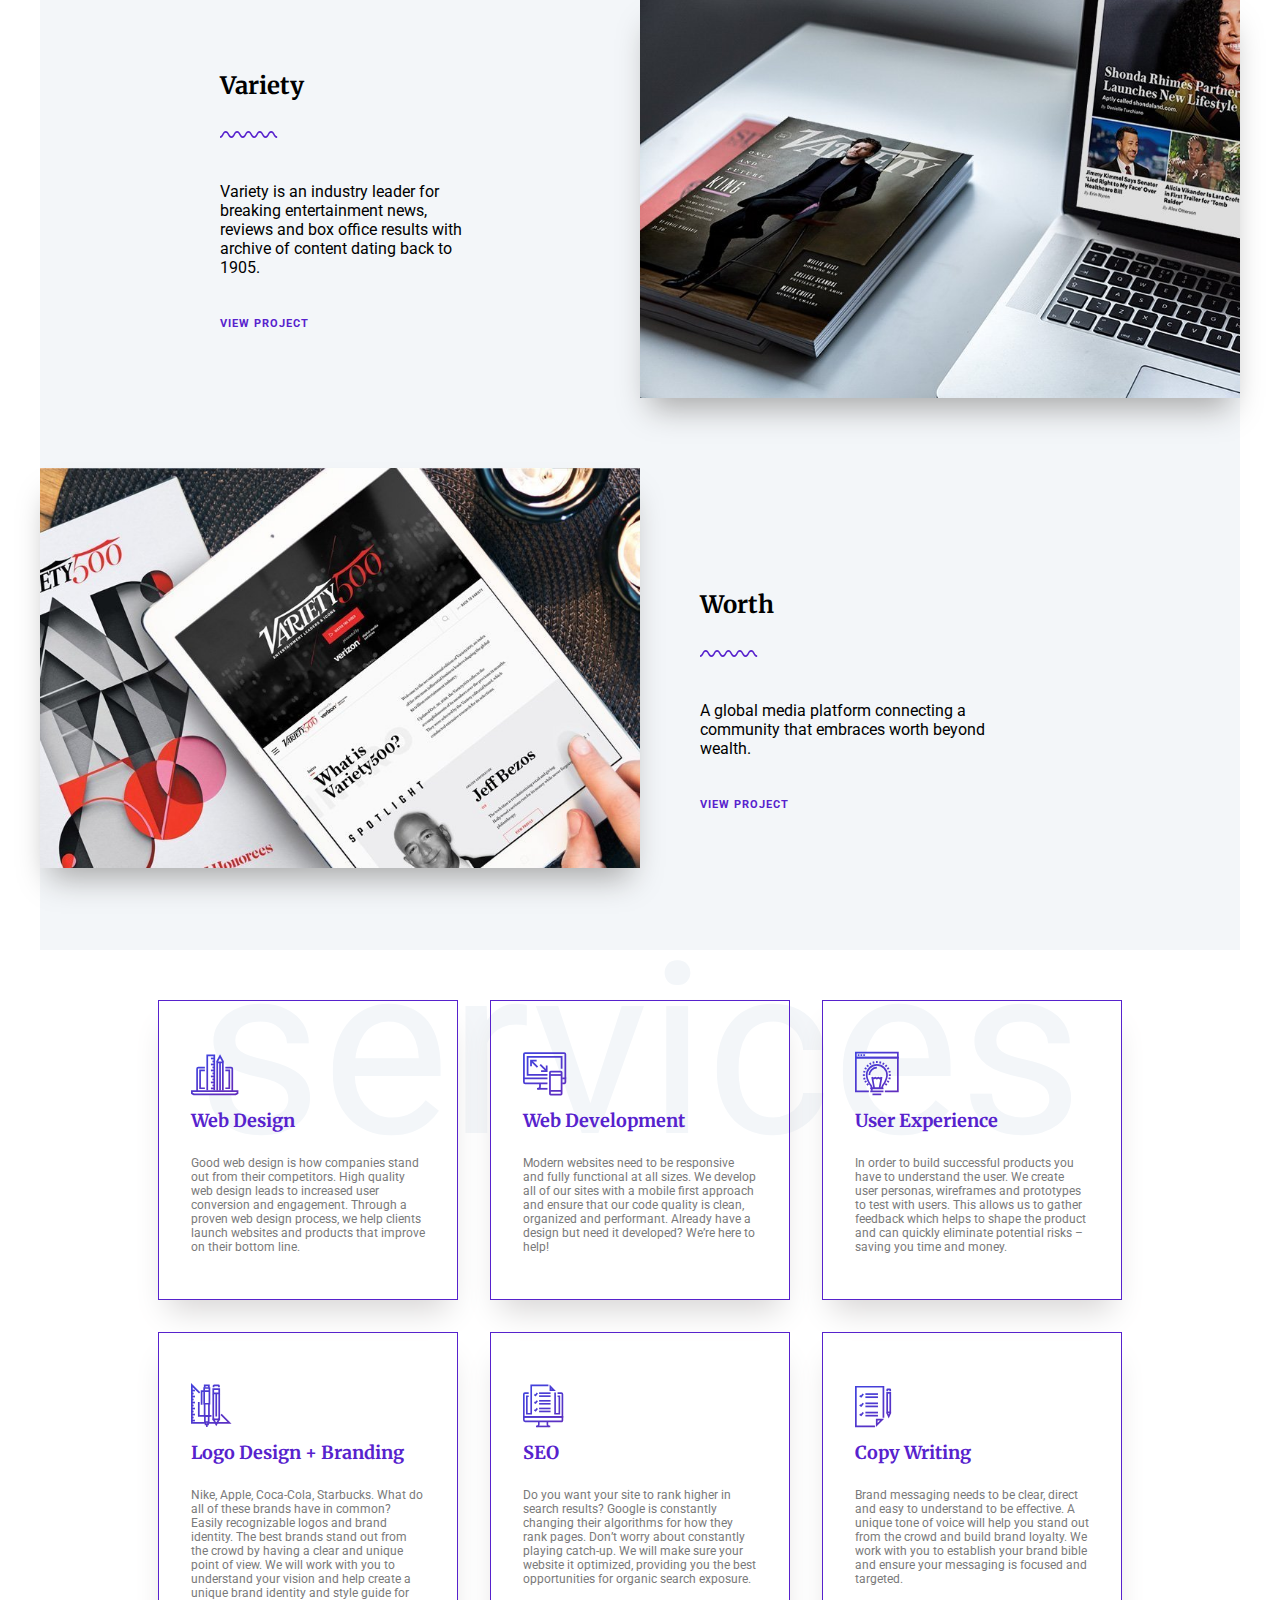
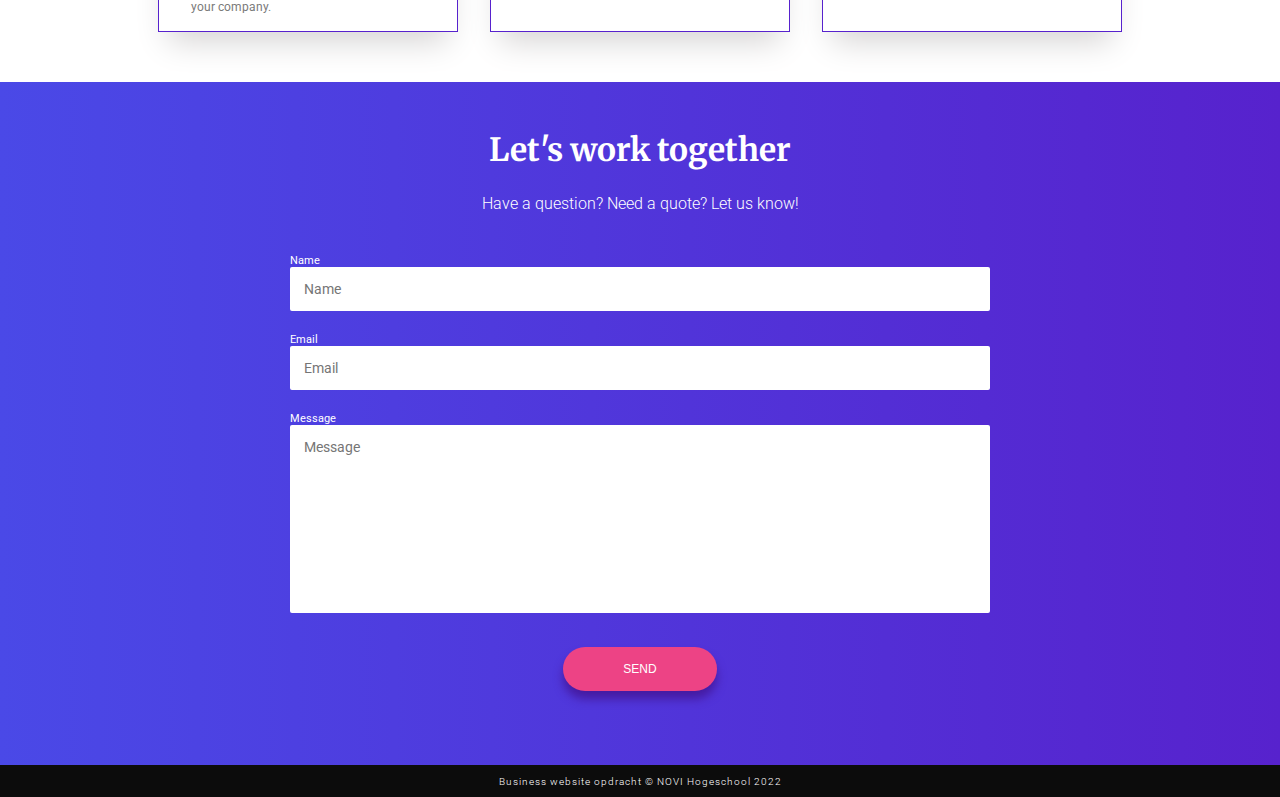
==== commit 425704f4: "Pseudo text elements added" ====
--- a/index.html
+++ b/index.html
@@ -18,7 +18,7 @@
 		<div class="header__hero-section">
 			<h1>your website is an investment in the success of your business</h1>
 			<p class="header__hero-section-paragraph">We are here to help you succeed.</p>
-			<a href="#">
+			<a href="#footer__outer-container">
 				<button class="main__cta-button">let's work together</button>
 			</a>
 		</div>
@@ -44,13 +44,13 @@
 					create new digital experiences.
 				</h2>
 				<p class="main__paragraph--cta-line">
-					Have a question? <a href="#">Click here</a> to contact us!
+					Have a question? <a href="#footer__outer-container">Click here</a> to contact us!
 				</p>
 			</div>
 		</section>
-		<!--	artikelen met afbeeldingen-->
+		<!-- Articles -->
 		<section id="main__content-section">
-			<article class="main__content-article">
+			<article class="main__content-article main__content-article--pseudo">
 				<section class="main__content-article--block">
 					<h2 class="main__content-article--header">rolling stone</h2>
 					<img class="main__content-article--squiggle-line" src="assets/img/squiggle_line.svg"
@@ -59,7 +59,7 @@
 						You know Rolling Stone. It’s the definitive voice in music, politics and culture. It’s a global
 						icon.
 					</p>
-					<a class="content-article--link" href="#">view project</a>
+					<a class="content-article--link" href="projects.html">view project</a>
 				</section>
 				<section class="main__content-article--image content-article__image1">
 					<img src="assets/img/work-image-01.jpeg" alt="rollingstone magazine">
@@ -74,7 +74,7 @@
 						Variety is an industry leader for breaking entertainment news, reviews and box office results
 						with archive of content dating back to 1905.
 					</p>
-					<a class="content-article--link" href="#">view project</a>
+					<a class="content-article--link" href="projects.html">view project</a>
 				</section>
 				<section class="main__content-article--image content-article__image2">
 					<img src="assets/img/work-image-02.jpeg" alt="rollingstone magazine">
@@ -88,14 +88,14 @@
 					<p class="main__content-article--paragraph">
 						A global media platform connecting a community that embraces worth beyond wealth.
 					</p>
-					<a class="content-article--link" href="#">view project</a>
+					<a class="content-article--link" href="projects.html">view project</a>
 				</section>
 				<section class="main__content-article--image content-article__image3">
 					<img src="assets/img/work-image-03.jpeg" alt="rollingstone magazine">
 				</section>
 			</article>
 		</section>
-		<!--	artikel met vakken-->
+		<!--Services blok-->
 		<section id="main__services--inner-container">
 			<article class="services--block services__inner-container--row1">
 				<img class="services__block--image" src="./assets/img/icon_web-design.svg" alt="web-design">
--- a/styles.css
+++ b/styles.css
@@ -228,7 +228,8 @@
 
 /* --------------- 4.1 Header ------------------- */
 
-.header__outer-container {
+.header__outer-container,
+.projects__header--outer-container {
     display: flex;
     flex-direction: row;
     justify-content: center;
@@ -237,11 +238,19 @@
     color: var(--main-font-color-light);
 }
 
-.header__inner-container {
+.header__inner-container,
+.projects__header--inner-container {
     display: flex;
     flex-direction: column;
     align-items: center;
     height: 67vh;
+}
+
+/* --------------- 4.1b Header-Projects-page ------------------- */
+
+.projects__header--inner-container {
+    justify-content: center;
+    height: 98vh;
 }
 
 /* --------------- 4.2 Header-Navigation ------------------- */
@@ -482,12 +491,79 @@
     display: flex;
     flex-direction: column;
     justify-content: center;
+    align-items: center;
     width: 100%;
     background-color: var(--main-font-color-dark);
     height: 8em;
 }
 
-/* ------------------------------- 5. Media Queries --------------------------------------- */
+/* --------------- 4.8b Projects page-Footer-Copyright-section------------------- */
+
+.projects__copyright {
+    height: 2vh;
+}
+
+/* ------------------------------- 5. Bonus add-on features --------------------------------------- */
+
+/* --------------- 5.1 Pseudo elements ------------------- */
+
+.main__about-section{
+    position: relative;
+}
+
+.main__paragraph--about-section::before{
+    content: 'hello';
+    display: block;
+    position: absolute;
+    top: -40px;
+    width: 90%;
+    height: 30%;
+    text-align: center;
+    font-size: 20em;
+    color: var(--main-background-color-darker);
+    z-index: -1;
+}
+
+#main__content-section {
+    position: relative;
+}
+
+.main__content-article--pseudo::before {
+    content: 'work';
+    display: block;
+    position: absolute;
+    top: -40px;
+    width: 90%;
+    height: 30%;
+    text-align: center;
+    font-size: 20em;
+    color: var(--main-font-color-light);
+    z-index: -1;
+}
+
+.main__content-article {
+    z-index: 2;
+}
+
+#main__services--inner-container {
+    position: relative;
+}
+
+#main__services--inner-container::before{
+    content: 'services';
+    display: block;
+    position: absolute;
+    top: -40px;
+    width: 90%;
+    height: 30%;
+    text-align: center;
+    font-size: 15em;
+    color: var(--main-background-color-darker);
+    z-index: -1;
+}
+
+
+/* ------------------------------- 6. Media Queries --------------------------------------- */
 
 @media screen and (min-width: 1200px){
     /*--------------- 2. Typography ---------------*/
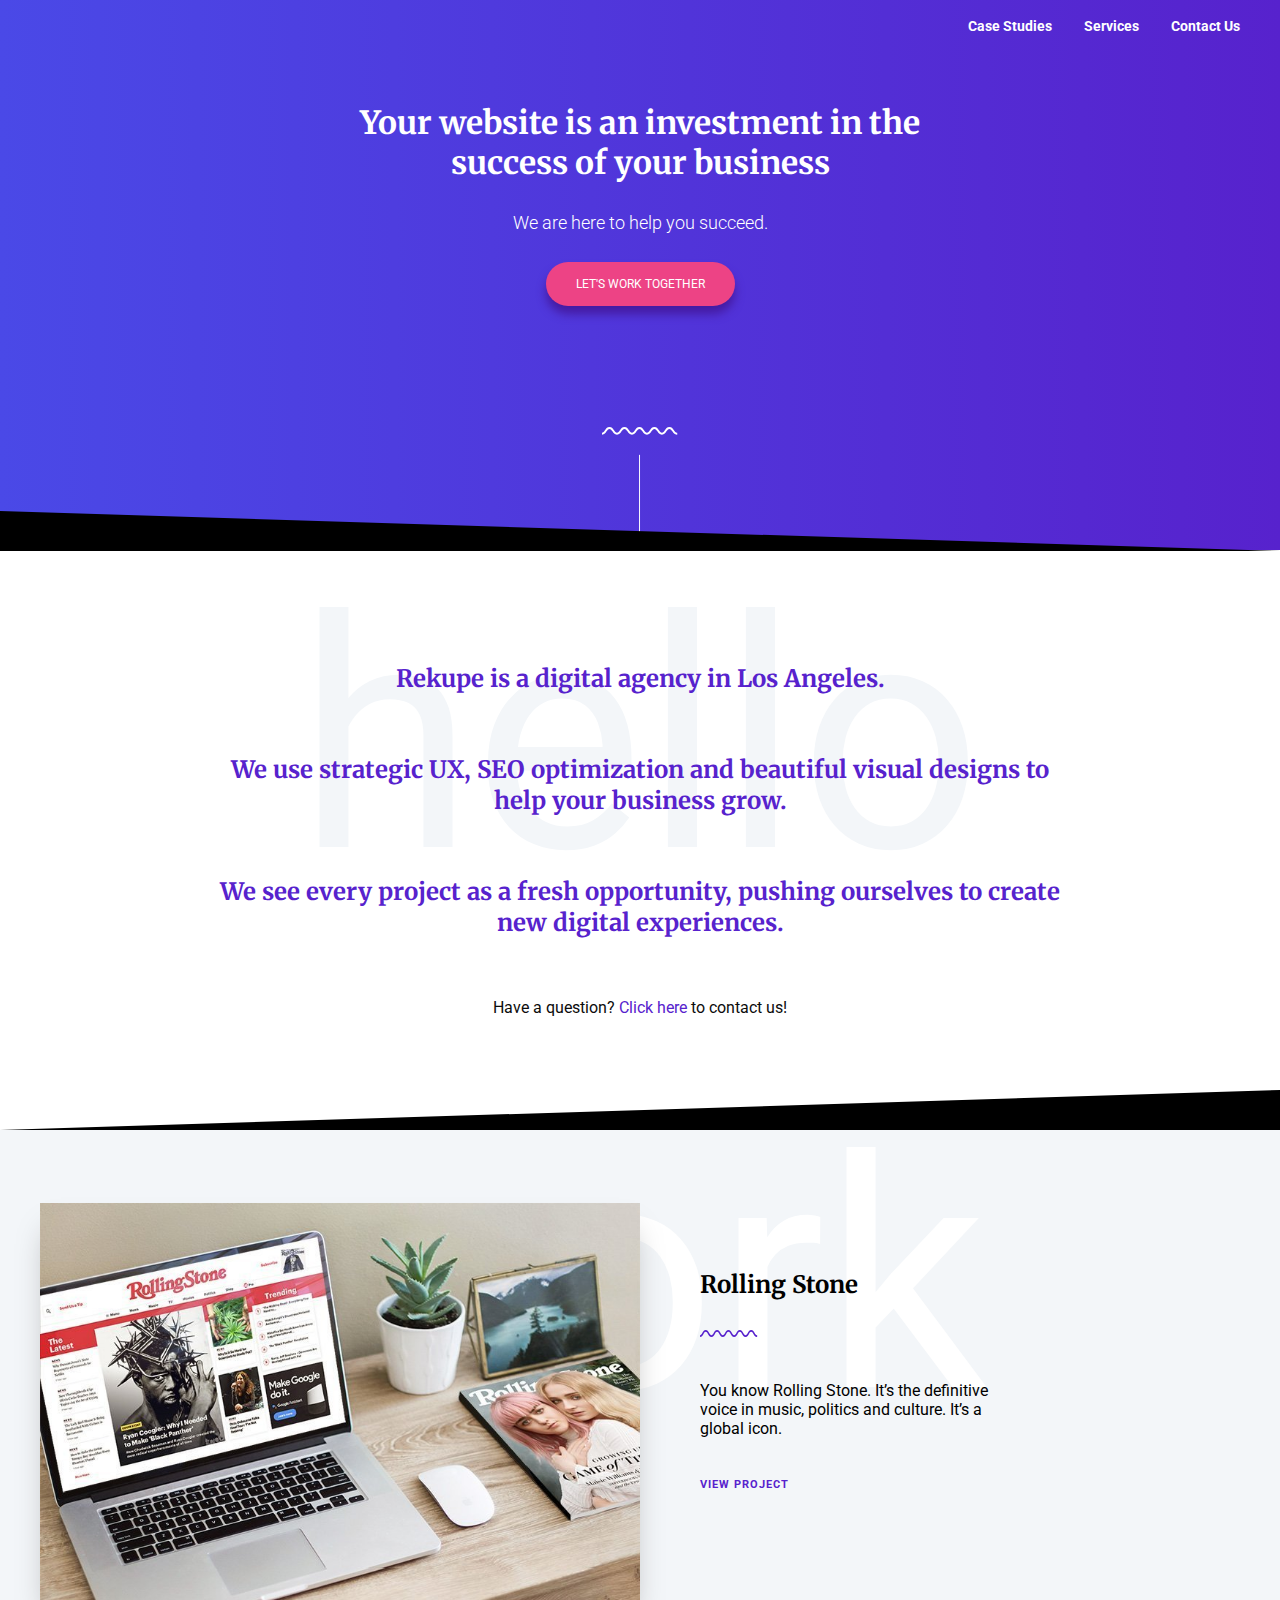
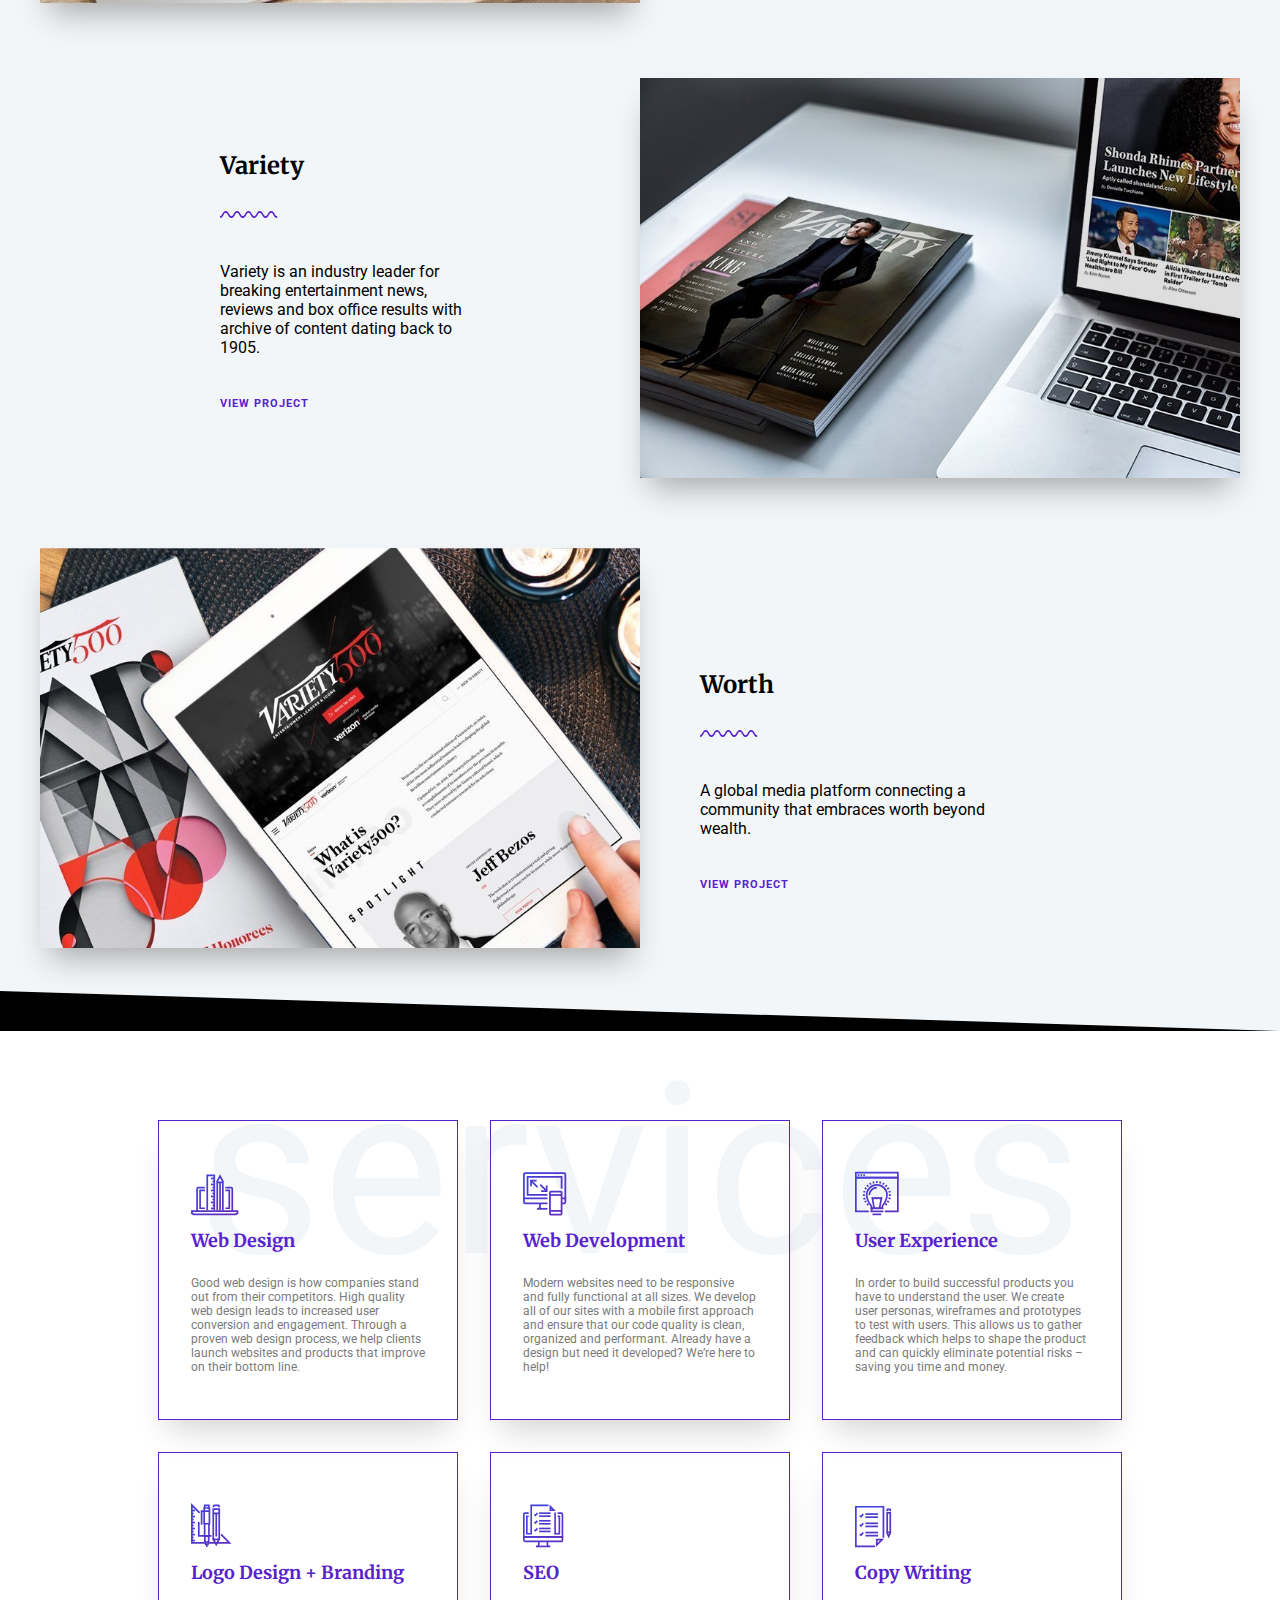
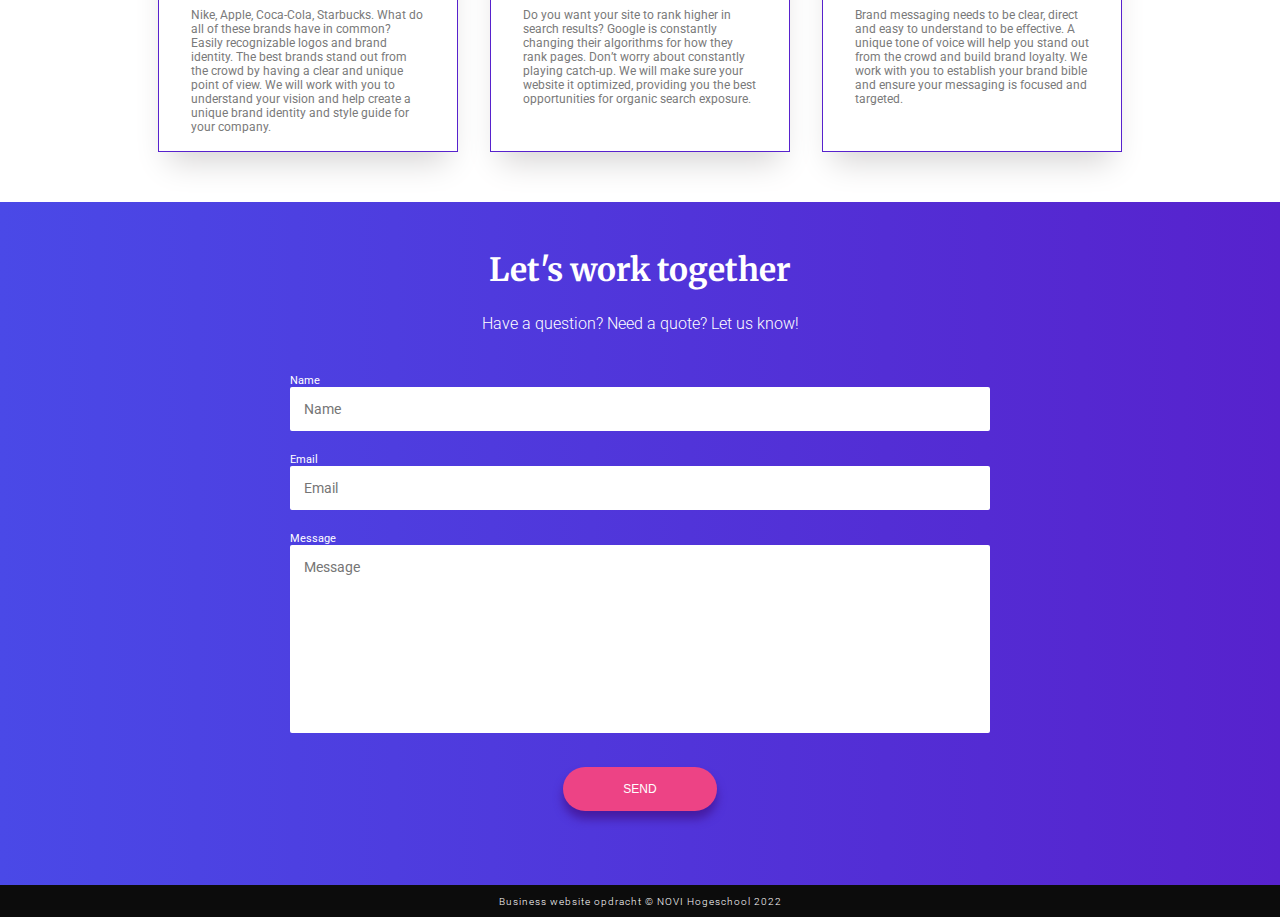
==== commit 2d4f3ca1: "basic setup pseudo skew elements done" ====
--- a/index.html
+++ b/index.html
@@ -27,6 +27,7 @@
 		</div>
 	</div>
 </header>
+<div class="header--pseudo-skew"></div>
 <!--Start Main-->
 <main class="main__outer-container">
 	<div class="main__inner-container">
@@ -49,6 +50,7 @@
 			</div>
 		</section>
 		<!-- Articles -->
+		<div class="main__content-section--pseudo-skew"></div>
 		<section id="main__content-section">
 			<article class="main__content-article main__content-article--pseudo">
 				<section class="main__content-article--block">
@@ -96,6 +98,7 @@
 			</article>
 		</section>
 		<!--Services blok-->
+		<div class="services__inner-container--pseudo-skew"></div>
 		<section id="main__services--inner-container">
 			<article class="services--block services__inner-container--row1">
 				<img class="services__block--image" src="./assets/img/icon_web-design.svg" alt="web-design">
--- a/styles.css
+++ b/styles.css
@@ -199,10 +199,13 @@
 
 .main__outer-container {
     display: flex;
-    flex-direction: row;
-    justify-content: center;
-    align-items: stretch;
-    width: 100%;
+    /*let op hier row in column verandert voor de triangles!!!*/
+    flex-direction: column;
+    justify-content: center;
+    /*align-items: stretch;*/
+    width: 100%;
+    /*let op hier position relative toegevoegd voor triangles!!!*/
+    position: relative;
 }
 
 .main__cta-button,
@@ -337,6 +340,7 @@
     justify-content: center;
     align-items: center;
     height: 54vh;
+    background-color: var(--main-font-color-light);
 }
 
 .main__paragraph--about-section {
@@ -505,14 +509,14 @@
 
 /* ------------------------------- 5. Bonus add-on features --------------------------------------- */
 
-/* --------------- 5.1 Pseudo elements ------------------- */
+/* --------------- 5.1 Pseudo elements-Text-items ------------------- */
 
 .main__about-section{
     position: relative;
 }
 
 .main__paragraph--about-section::before{
-    content: 'hello';
+    content: "hello";
     display: block;
     position: absolute;
     top: -40px;
@@ -524,12 +528,16 @@
     z-index: -1;
 }
 
+.main__paragraph--about-section {
+    z-index: 2;
+}
+
 #main__content-section {
     position: relative;
 }
 
-.main__content-article--pseudo::before {
-    content: 'work';
+.main__content-article--pseudo::after {
+    content: "work";
     display: block;
     position: absolute;
     top: -40px;
@@ -550,7 +558,7 @@
 }
 
 #main__services--inner-container::before{
-    content: 'services';
+    content: "services";
     display: block;
     position: absolute;
     top: -40px;
@@ -561,6 +569,67 @@
     color: var(--main-background-color-darker);
     z-index: -1;
 }
+
+/* --------------- 5.1 Pseudo elements-Sqewed-triangles ------------------- */
+
+.header--pseudo-skew::after,
+.main__content-section--pseudo-skew::before,
+.services__inner-container--pseudo-skew::before {
+    content: "";
+    display: block;
+    width: 0;
+    height: 0;
+    border-top: 2.5em solid transparent;
+    border-bottom: 0 solid transparent;
+    position: relative;
+}
+
+.header--pseudo-skew::after,
+.services__inner-container--pseudo-skew::before {
+    border-left: 100vw solid black;
+    top: -39px;
+}
+
+.main__content-section--pseudo-skew::before {
+    border-right: 100vw solid black;
+}
+
+
+/*.header--pseudo-skew::after {*/
+/*    content: "";*/
+/*    display: block;*/
+/*    width: 0;*/
+/*    height: 0;*/
+/*    border-top: 2.5em solid transparent;*/
+/*    border-bottom: 0 solid transparent;*/
+/*    border-left: 100vw solid black;*/
+/*    position: relative;*/
+/*    top: -39px;*/
+/*}*/
+
+/*.main__content-section--pseudo-skew::before {*/
+/*    content: "";*/
+/*    display: block;*/
+/*    width: 0;*/
+/*    height: 0;*/
+/*    border-top: 2.5em solid transparent;*/
+/*    border-bottom: 0 solid transparent;*/
+/*    border-right: 100vw solid black;*/
+/*    position: relative;*/
+/*}*/
+
+/*.services__inner-container--pseudo-skew::before {*/
+/*    content: "";*/
+/*    display: block;*/
+/*    width: 0;*/
+/*    height: 0;*/
+/*    border-top: 2.5em solid transparent;*/
+/*    border-bottom: 0 solid transparent;*/
+/*    border-left: 100vw solid black;*/
+/*    top: -39px;*/
+/*    position: relative;*/
+/*}*/
+
 
 
 /* ------------------------------- 6. Media Queries --------------------------------------- */
@@ -672,11 +741,12 @@
         margin: 0;
     }
     /*---4.5 Main-Articles-section ---*/
-    #main__content-section {
-        max-width: 1200px;
-    }
+    /*#main__content-section {*/
+    /*    max-width: 1200px;*/
+    /*}*/
     .main__content-article {
         height: 500px;
+        max-width: 1200px;
     }
     .main__content-article--block {
         margin: 110px 140px 80px 50px;
@@ -711,7 +781,7 @@
     }
     /*---4.6 Main-Services-section ---*/
     #main__services--inner-container {
-        max-width: 1200px;
+        /*max-width: 1200px;*/
         padding: 50px 100px 50px 100px;
         margin: 0;
     }
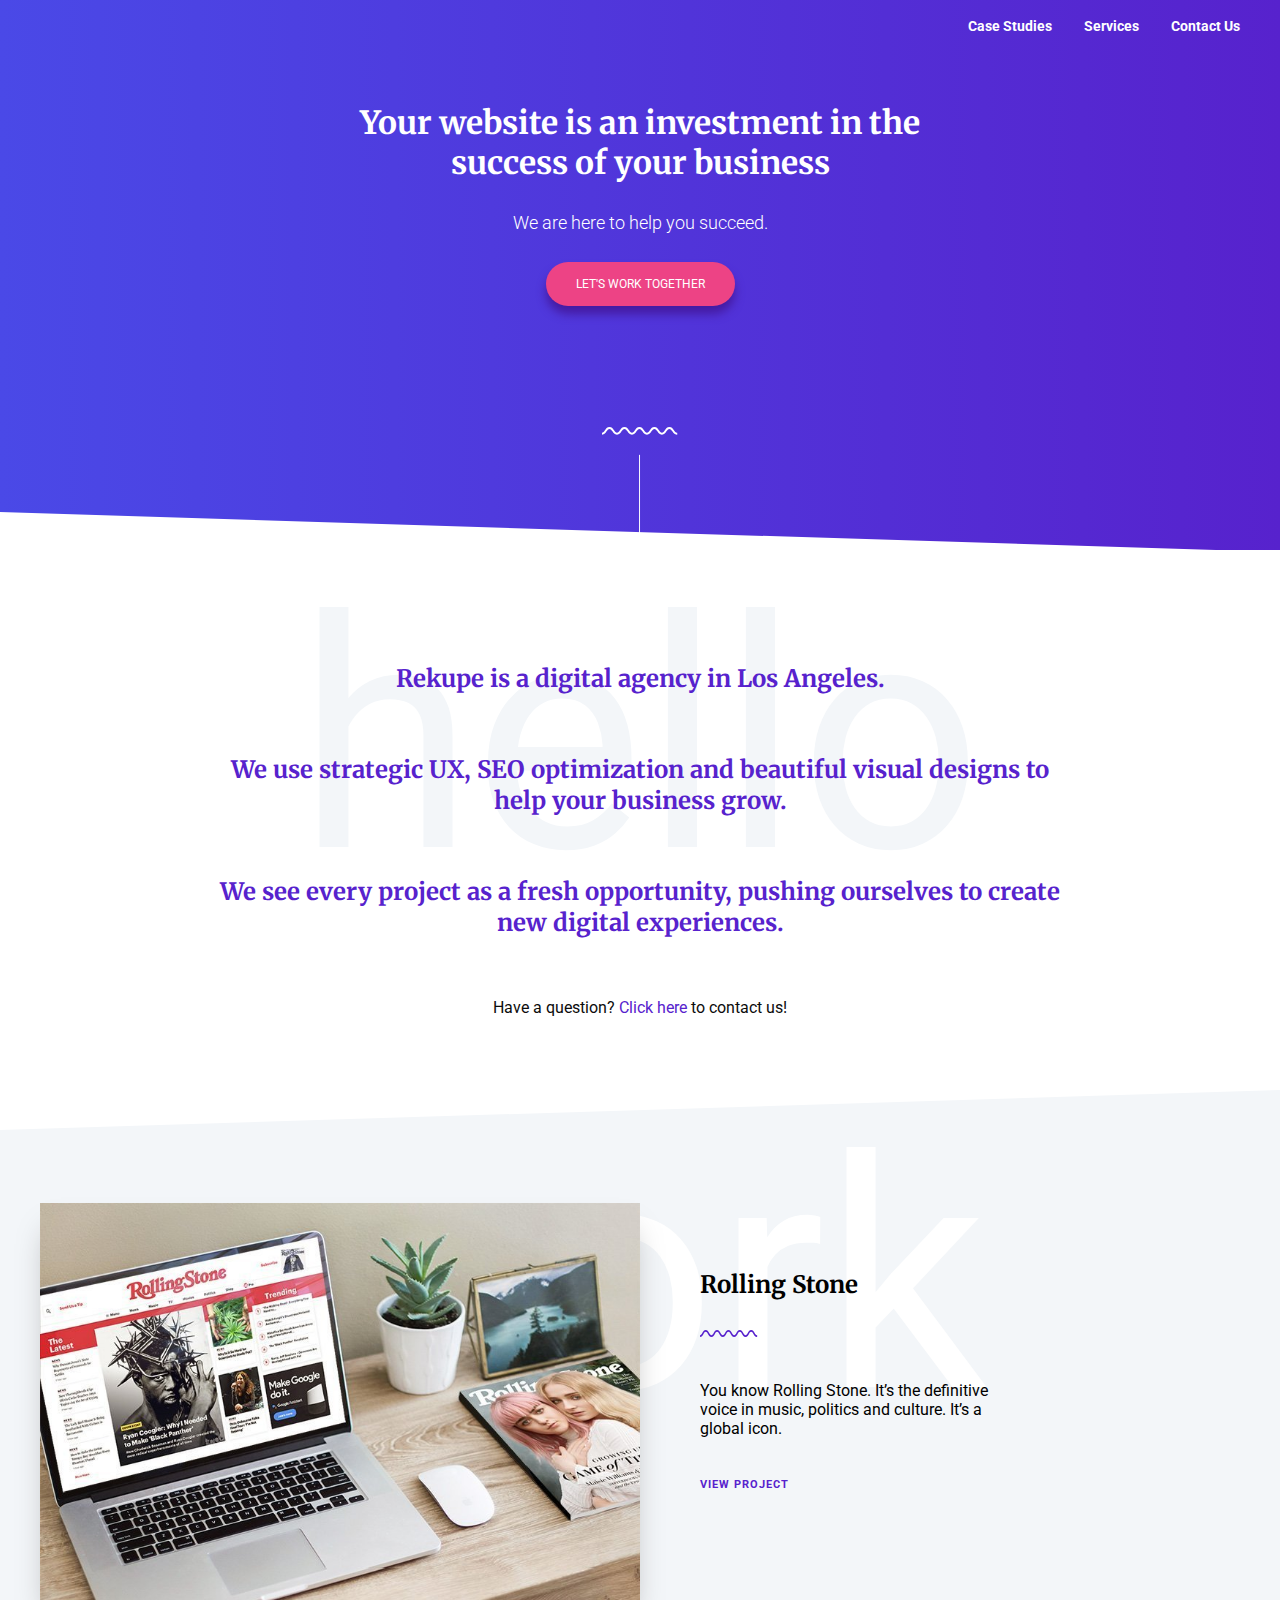
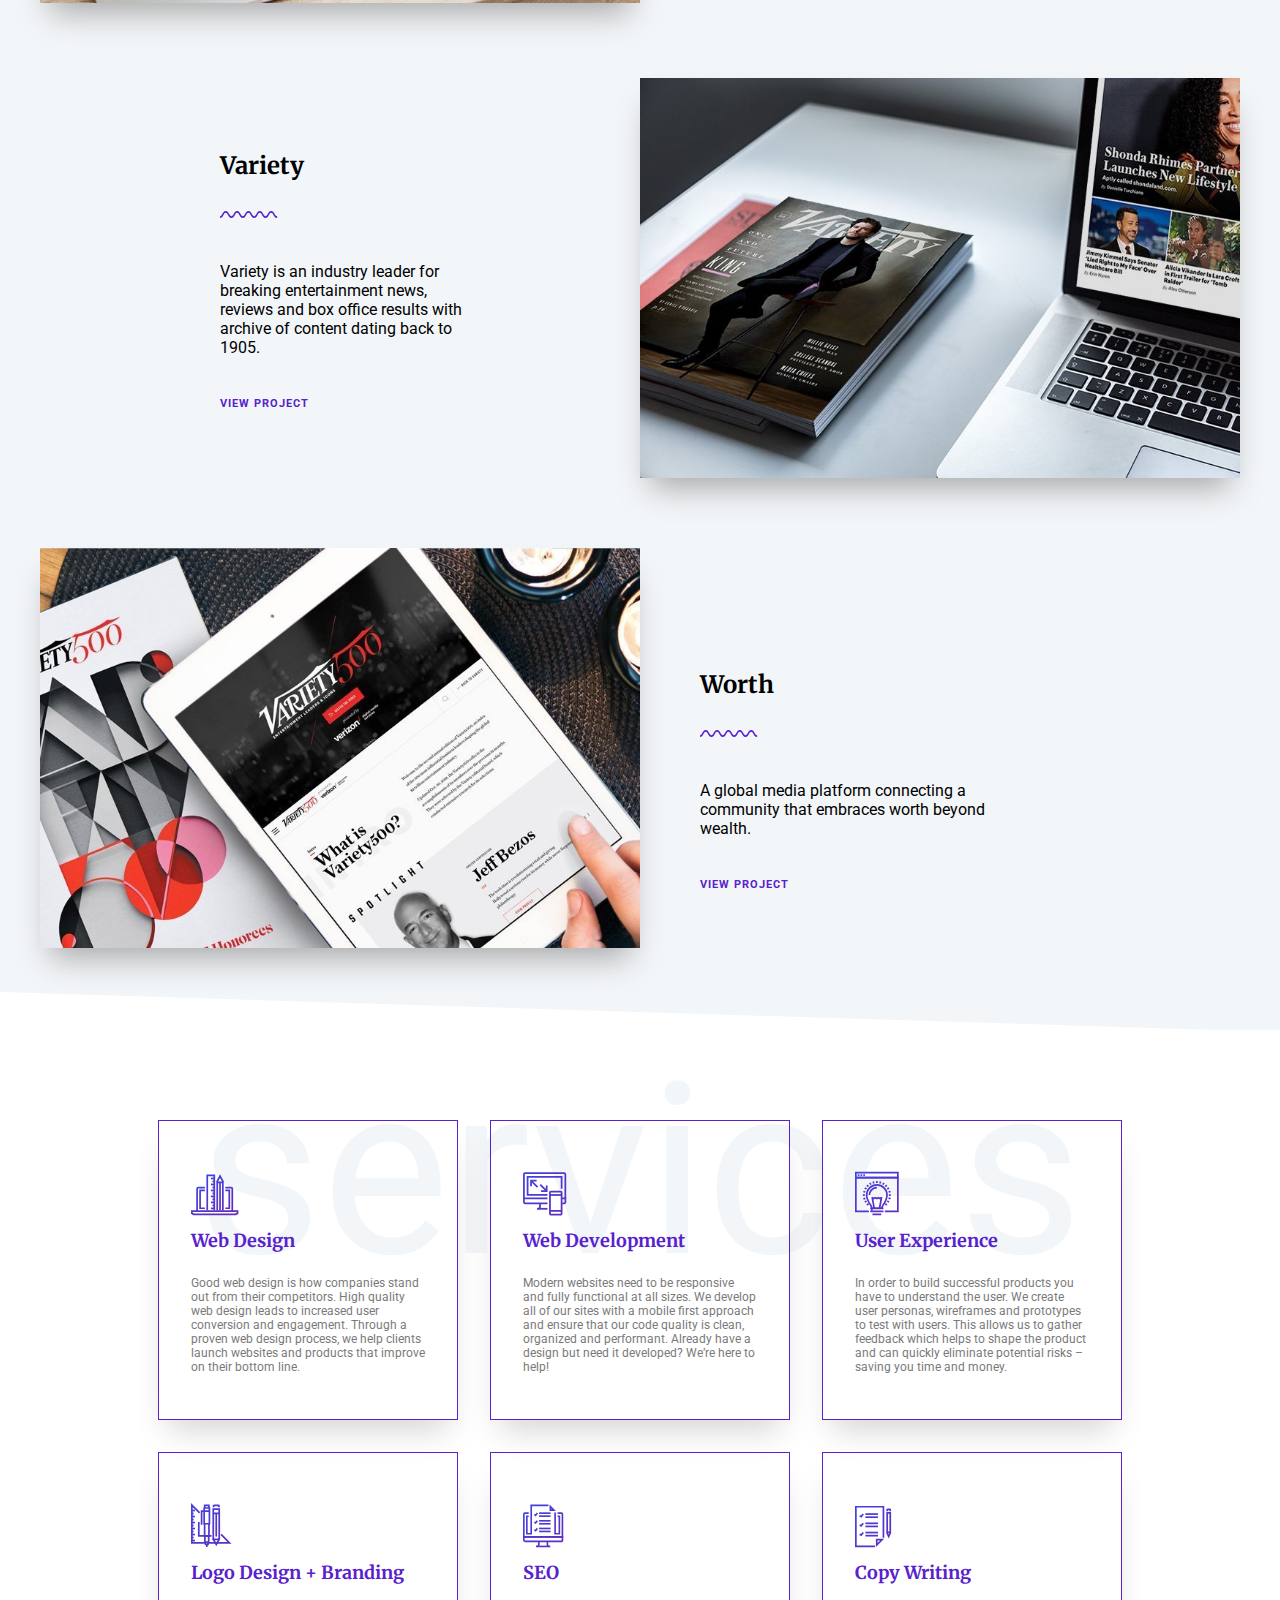
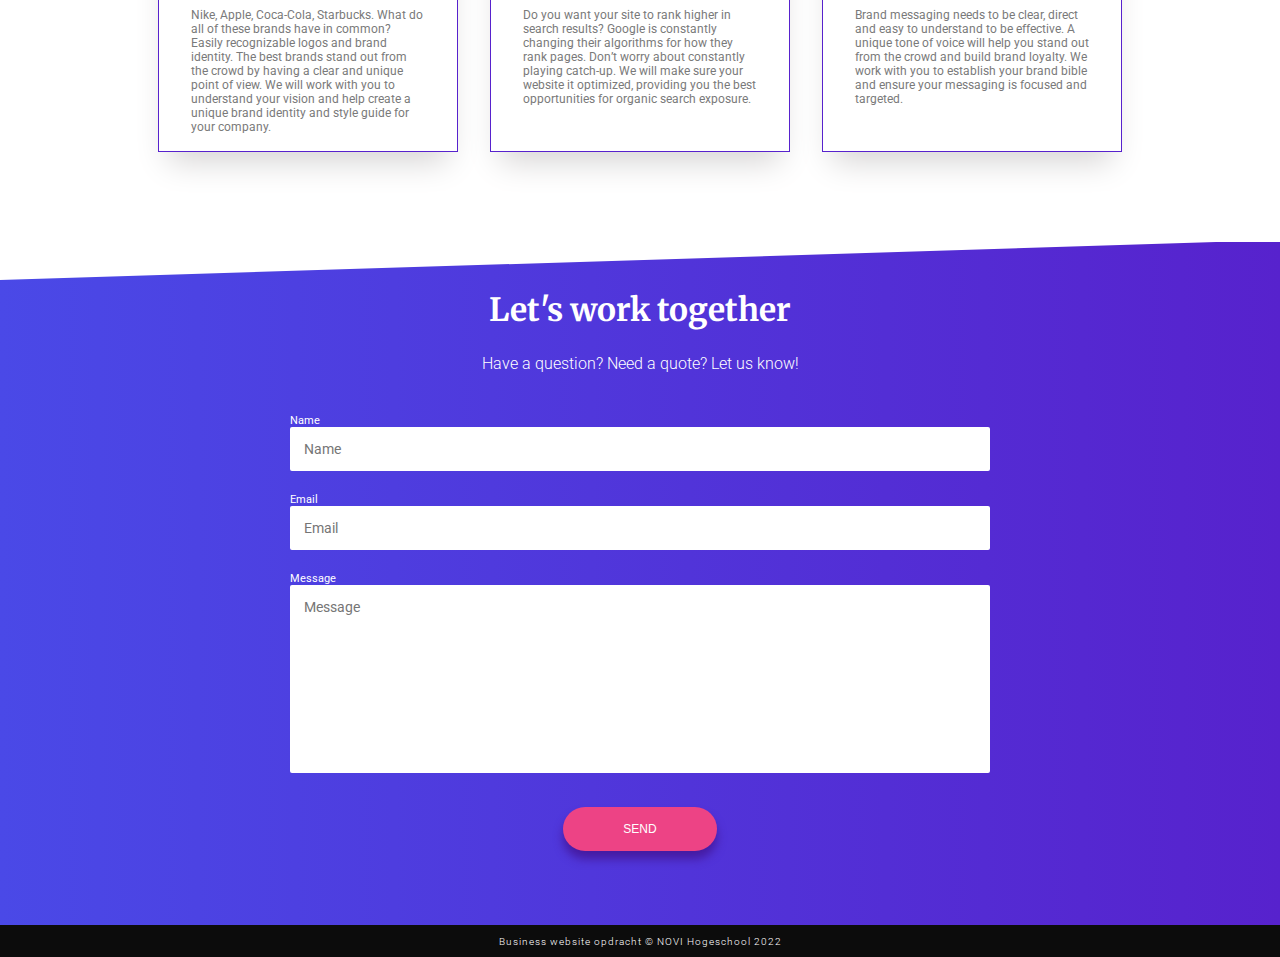
==== commit 4545be18: "Completed and refactored pseudo skew elements" ====
--- a/index.html
+++ b/index.html
@@ -152,6 +152,7 @@
 		</section>
 	</div>
 </main>
+<div class="footer-section--pseudo-skew"></div>
 <footer id="footer__outer-container">
 	<section class="footer__inner-container">
 		<section class="footer__form">
--- a/styles.css
+++ b/styles.css
@@ -574,7 +574,8 @@
 
 .header--pseudo-skew::after,
 .main__content-section--pseudo-skew::before,
-.services__inner-container--pseudo-skew::before {
+.services__inner-container--pseudo-skew::before,
+.footer-section--pseudo-skew::before {
     content: "";
     display: block;
     width: 0;
@@ -585,52 +586,21 @@
 }
 
 .header--pseudo-skew::after,
-.services__inner-container--pseudo-skew::before {
-    border-left: 100vw solid black;
-    top: -39px;
+.services__inner-container--pseudo-skew::before,
+.footer-section--pseudo-skew::before {
+    border-left: 100vw solid var(--main-font-color-light);
+    top: -38px;
 }
 
 .main__content-section--pseudo-skew::before {
-    border-right: 100vw solid black;
-}
-
-
-/*.header--pseudo-skew::after {*/
-/*    content: "";*/
-/*    display: block;*/
-/*    width: 0;*/
-/*    height: 0;*/
-/*    border-top: 2.5em solid transparent;*/
-/*    border-bottom: 0 solid transparent;*/
-/*    border-left: 100vw solid black;*/
-/*    position: relative;*/
-/*    top: -39px;*/
-/*}*/
-
-/*.main__content-section--pseudo-skew::before {*/
-/*    content: "";*/
-/*    display: block;*/
-/*    width: 0;*/
-/*    height: 0;*/
-/*    border-top: 2.5em solid transparent;*/
-/*    border-bottom: 0 solid transparent;*/
-/*    border-right: 100vw solid black;*/
-/*    position: relative;*/
-/*}*/
-
-/*.services__inner-container--pseudo-skew::before {*/
-/*    content: "";*/
-/*    display: block;*/
-/*    width: 0;*/
-/*    height: 0;*/
-/*    border-top: 2.5em solid transparent;*/
-/*    border-bottom: 0 solid transparent;*/
-/*    border-left: 100vw solid black;*/
-/*    top: -39px;*/
-/*    position: relative;*/
-/*}*/
-
-
+    border-right: 100vw solid var(--main-background-color-darker);
+}
+
+.footer-section--pseudo-skew::before {
+    border-top: 0 solid transparent;
+    border-bottom: 2.5em solid transparent;
+    top: 38px;
+}
 
 /* ------------------------------- 6. Media Queries --------------------------------------- */
 
@@ -741,9 +711,6 @@
         margin: 0;
     }
     /*---4.5 Main-Articles-section ---*/
-    /*#main__content-section {*/
-    /*    max-width: 1200px;*/
-    /*}*/
     .main__content-article {
         height: 500px;
         max-width: 1200px;
@@ -781,7 +748,7 @@
     }
     /*---4.6 Main-Services-section ---*/
     #main__services--inner-container {
-        /*max-width: 1200px;*/
+        max-width: 1200px;
         padding: 50px 100px 50px 100px;
         margin: 0;
     }
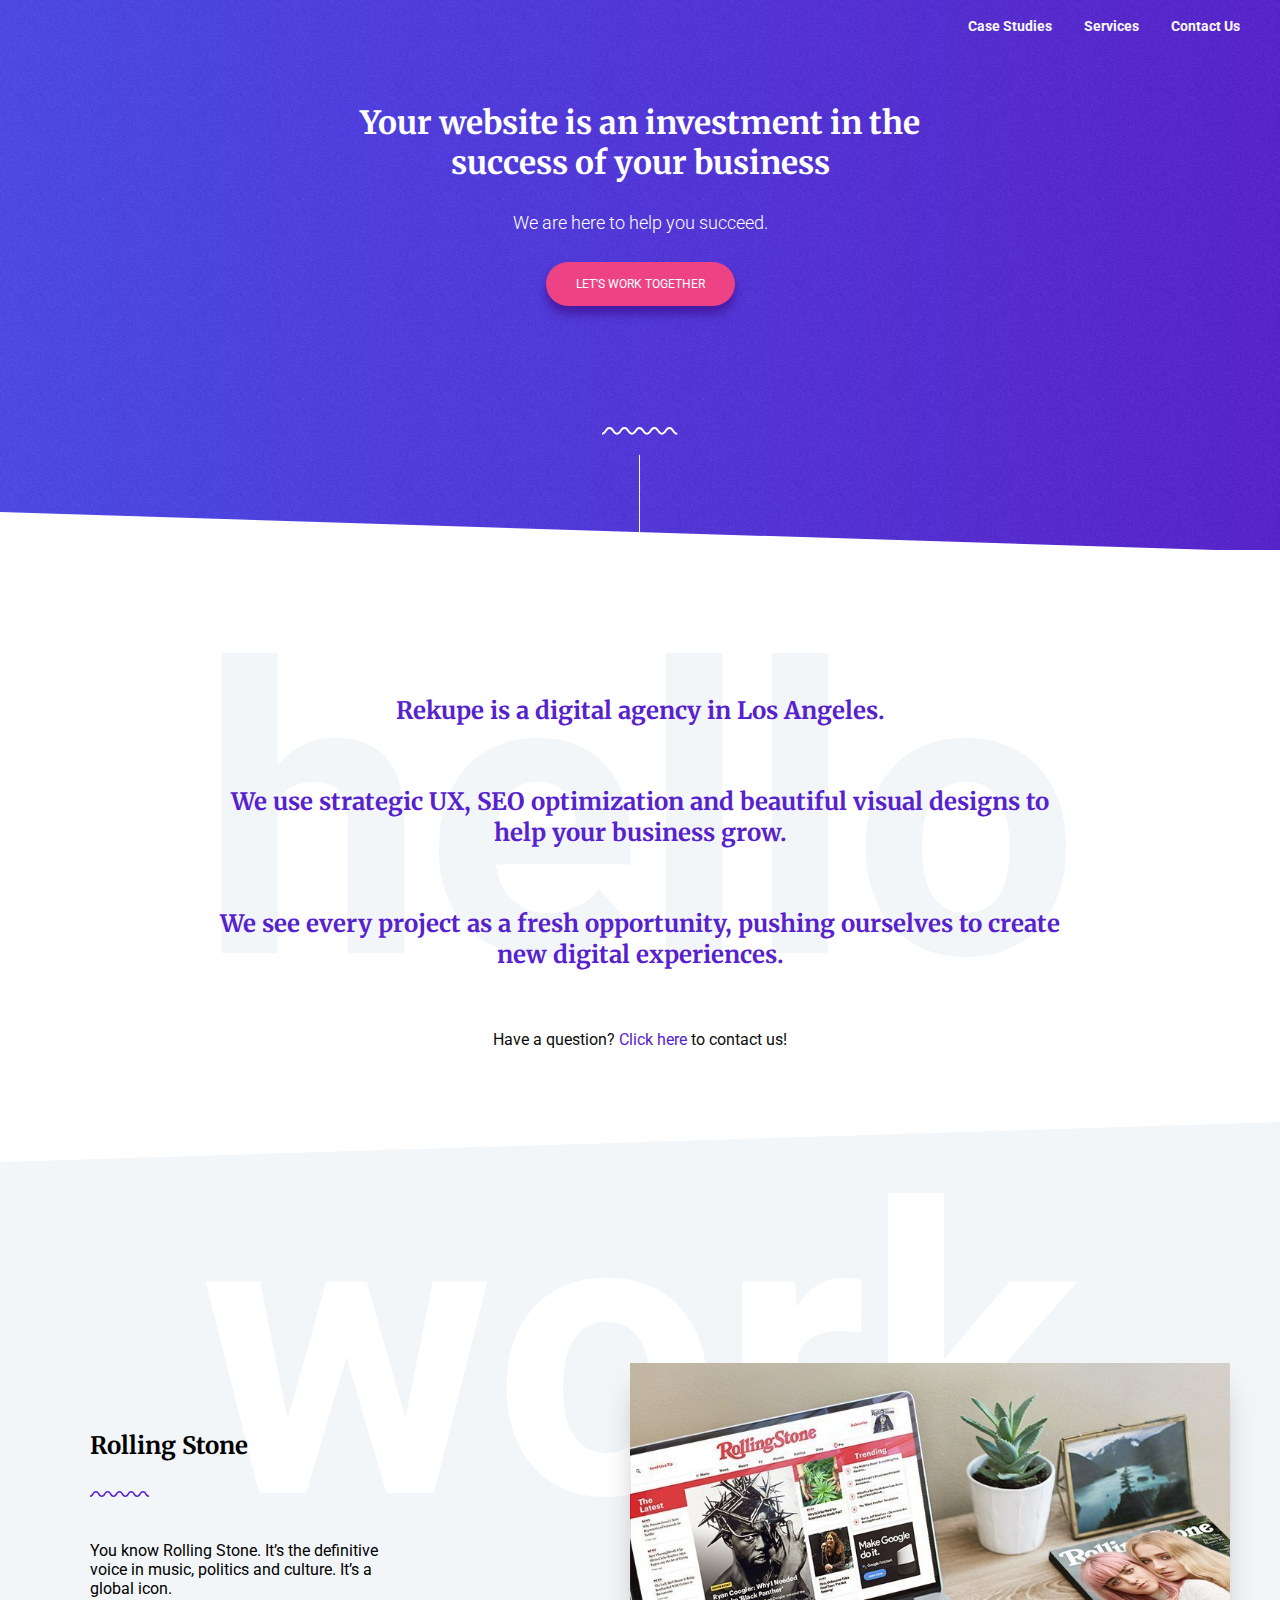
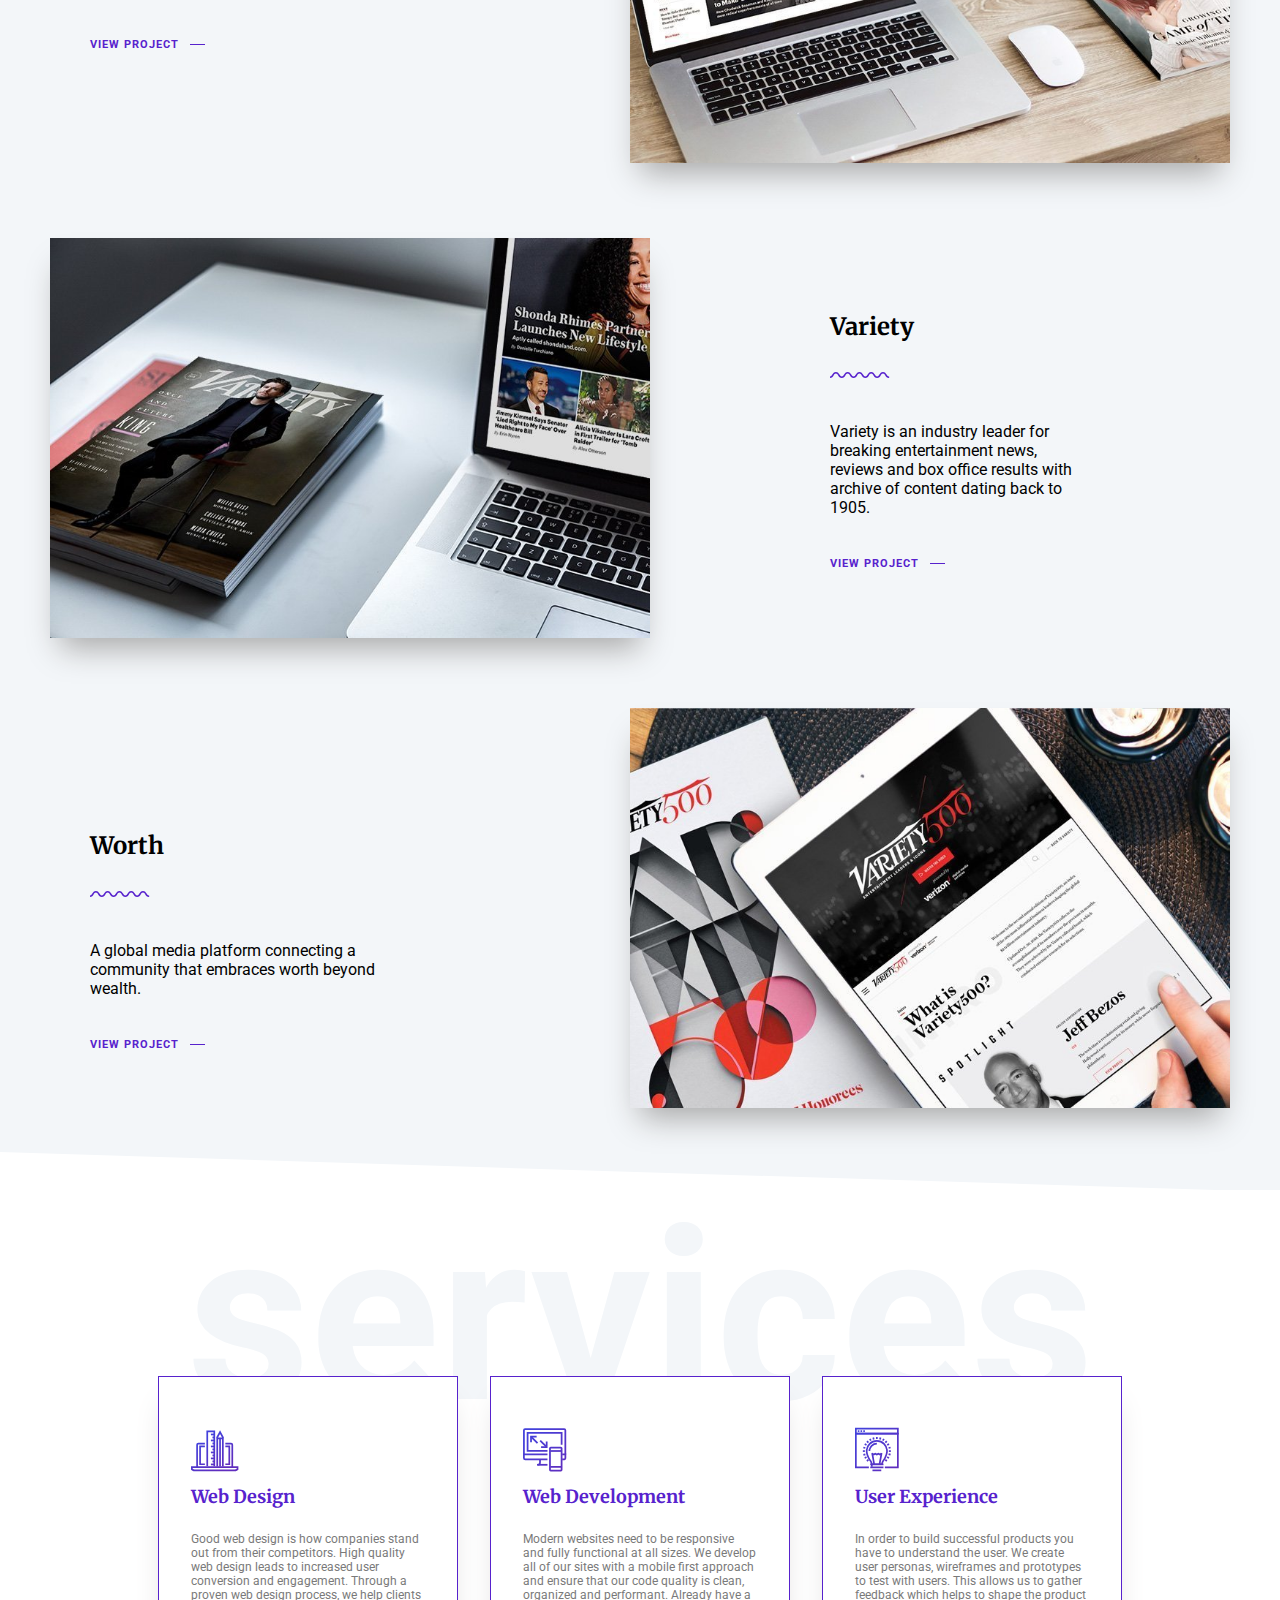
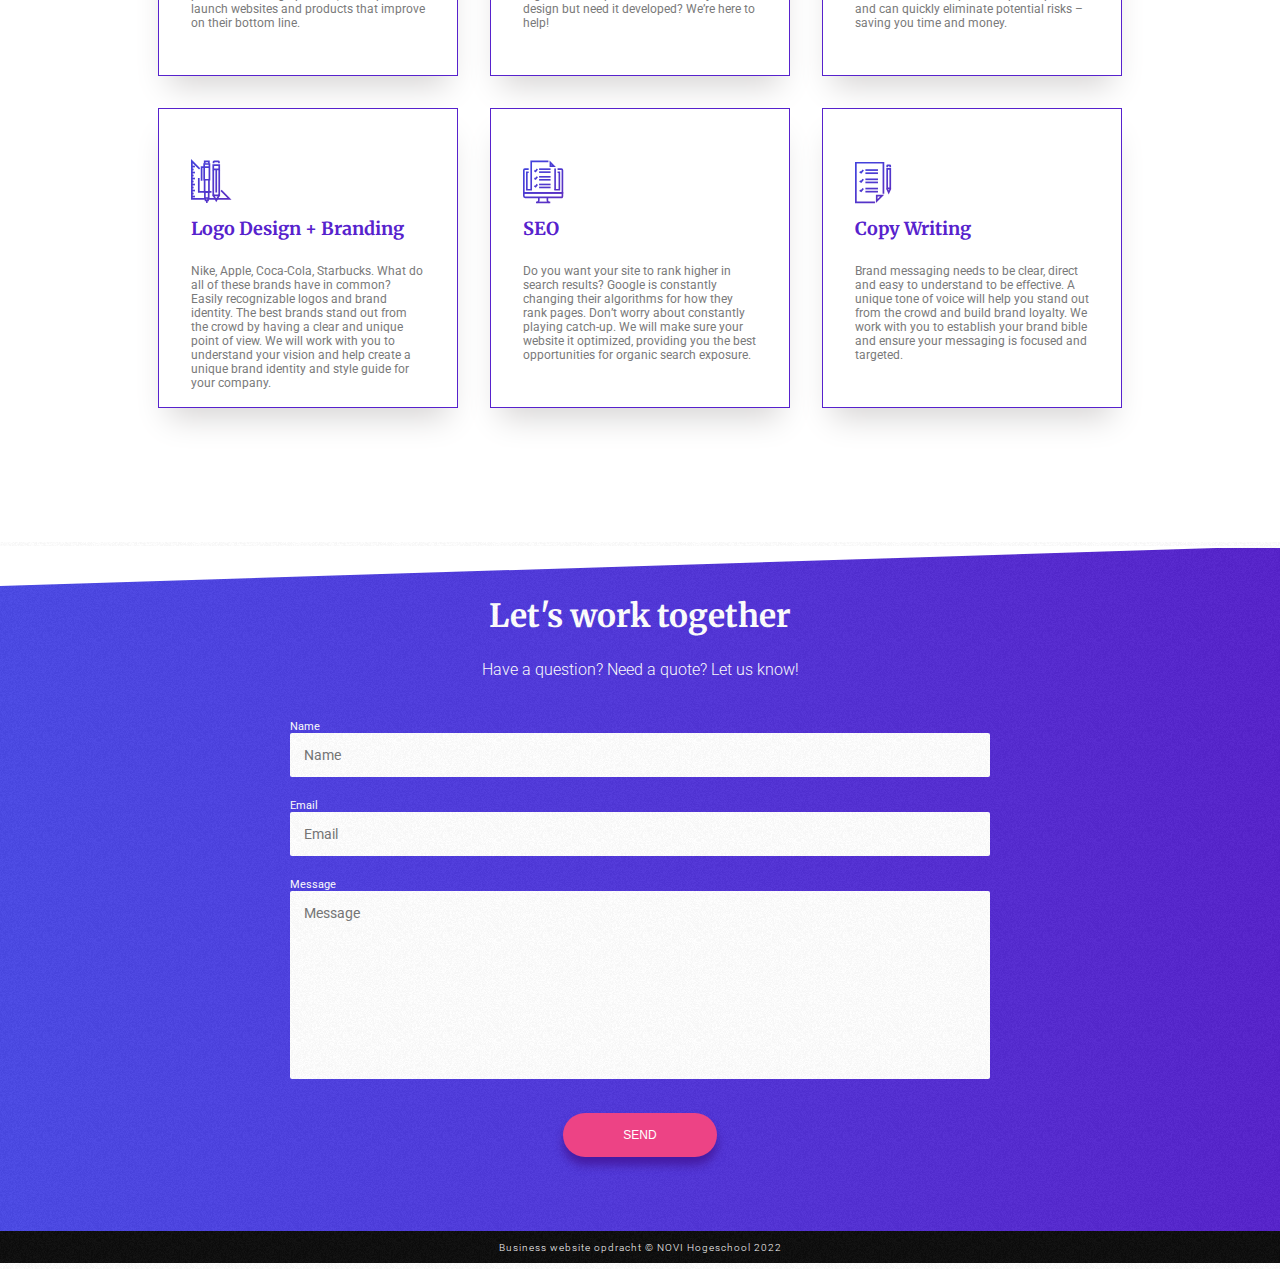
==== commit 0d3e570b: "Bonus squiggle pseudo items added" ====
--- a/index.html
+++ b/index.html
@@ -55,8 +55,7 @@
 			<article class="main__content-article main__content-article--pseudo">
 				<section class="main__content-article--block">
 					<h2 class="main__content-article--header">rolling stone</h2>
-					<img class="main__content-article--squiggle-line" src="assets/img/squiggle_line.svg"
-						 alt="squiggle line">
+					<div class="main__content-article--pseudo-item-squiggle-line"></div>
 					<p class="main__content-article--paragraph">
 						You know Rolling Stone. It’s the definitive voice in music, politics and culture. It’s a global
 						icon.
@@ -70,8 +69,7 @@
 			<article class="main__content-article">
 				<section class="main__content-article--block content-article__block2">
 					<h2 class="main__content-article--header">variety</h2>
-					<img class="main__content-article--squiggle-line" src="assets/img/squiggle_line.svg"
-						 alt="squiggle line">
+					<div class="main__content-article--pseudo-item-squiggle-line"></div>
 					<p class="main__content-article--paragraph">
 						Variety is an industry leader for breaking entertainment news, reviews and box office results
 						with archive of content dating back to 1905.
@@ -85,8 +83,7 @@
 			<article class="main__content-article">
 				<section class="main__content-article--block">
 					<h2 class="main__content-article--header">Worth</h2>
-					<img class="main__content-article--squiggle-line" src="assets/img/squiggle_line.svg"
-						 alt="squiggle line">
+					<div class="main__content-article--pseudo-item-squiggle-line"></div>
 					<p class="main__content-article--paragraph">
 						A global media platform connecting a community that embraces worth beyond wealth.
 					</p>
--- a/styles.css
+++ b/styles.css
@@ -221,6 +221,7 @@
     /*font-size: 12px;*/
     font-size: 29px;
     box-shadow: 0 8px 10px var(--main-shadow-focus-color);
+    z-index: 1;
 }
 
 .main__cta-button--footer {
@@ -248,6 +249,7 @@
     align-items: center;
     height: 67vh;
 }
+
 
 /* --------------- 4.1b Header-Projects-page ------------------- */
 
@@ -295,6 +297,7 @@
     width: 100%;
     position: relative;
     top: -42px;
+    z-index: 1;
 }
 
 .header__hero-section > h1 {
@@ -316,6 +319,7 @@
     align-items: center;
     margin-top: 1em;
     height: 200px;
+    z-index: 1;
 }
 
 .squiggle-line {
@@ -333,14 +337,15 @@
 }
 
 .main__about-section {
-    padding: 40px 10px;
-    width: 100%;
     display: flex;
     flex-direction: column;
     justify-content: center;
     align-items: center;
     height: 54vh;
     background-color: var(--main-font-color-light);
+    margin-top: 2em;
+    padding: 40px 10px;
+    width: 100%;
 }
 
 .main__paragraph--about-section {
@@ -384,6 +389,10 @@
     flex-wrap: wrap;
     width: 100%;
     height: 75vh;
+}
+
+.main__content-article:first-of-type{
+    margin-top: 13em;
 }
 
 .main__content-article--block,
@@ -400,17 +409,13 @@
     margin: 30px;
 }
 
+
 .main__content-article--image > img {
     width: 100%;
     height: auto;
     box-shadow: 0 20px 30px -10px var(--main-shadow-color);
 }
 
-.main__content-article--squiggle-line {
-    margin: 50px 0 80px 0;
-    width: 110px;
-}
-
 /* --------------- 4.6 Main-Services------------------- */
 
 #main__services--inner-container {
@@ -420,7 +425,7 @@
     flex-wrap: wrap;
     width: 100%;
     gap: 2em;
-    margin: 140px 0 50px 0;
+    margin: 200px 0 50px 0;
     padding: 50px 0 50px 0;
 }
 
@@ -428,6 +433,7 @@
     border: 1px solid var(--main-focus-color);
     padding: 4.5em 4.5em 4.5em 4.5em;
     margin: 0 100px 0 100px;
+    background-color: var(--main-font-color-light);
     box-shadow: 0 20px 30px -10px var(--main-shadow-color-light);
     aspect-ratio: 1 / 1;
 }
@@ -499,12 +505,6 @@
     width: 100%;
     background-color: var(--main-font-color-dark);
     height: 8em;
-}
-
-/* --------------- 4.8b Projects page-Footer-Copyright-section------------------- */
-
-.projects__copyright {
-    height: 2vh;
 }
 
 /* ------------------------------- 5. Bonus add-on features --------------------------------------- */
@@ -523,7 +523,8 @@
     width: 90%;
     height: 30%;
     text-align: center;
-    font-size: 20em;
+    font-size: 25em;
+    font-weight: 700;
     color: var(--main-background-color-darker);
     z-index: -1;
 }
@@ -540,11 +541,12 @@
     content: "work";
     display: block;
     position: absolute;
-    top: -40px;
+    top: 10px;
     width: 90%;
     height: 30%;
     text-align: center;
-    font-size: 20em;
+    font-size: 25em;
+    font-weight: 700;
     color: var(--main-font-color-light);
     z-index: -1;
 }
@@ -561,16 +563,17 @@
     content: "services";
     display: block;
     position: absolute;
-    top: -40px;
+    top: -150px;
     width: 90%;
     height: 30%;
     text-align: center;
     font-size: 15em;
+    font-weight: 700;
     color: var(--main-background-color-darker);
     z-index: -1;
 }
 
-/* --------------- 5.1 Pseudo elements-Sqewed-triangles ------------------- */
+/* --------------- 5.2 Pseudo elements-Sqewed-triangles ------------------- */
 
 .header--pseudo-skew::after,
 .main__content-section--pseudo-skew::before,
@@ -600,10 +603,99 @@
     border-top: 0 solid transparent;
     border-bottom: 2.5em solid transparent;
     top: 38px;
+    z-index: 1;
+}
+
+/* --------------- 5.3 Pseudo elements-Animated-link-lines ------------------- */
+
+.content-article--link {
+    display: flex;
+}
+
+.content-article--link::after {
+    content: "";
+    display: inline-block;
+    width: 30px;
+    height: 3px;
+    background-color: var(--main-focus-color);
+    margin-left: 1em;
+    align-self: center;
+}
+
+/* --------------- 5.4 Pseudo element squiggle line ------------------- */
+
+.main__content-article--pseudo-item-squiggle-line::before {
+    content: "";
+    display: block;
+    background-image: url("assets/img/squiggle_line.svg");
+    margin: 50px 0 80px 0;
+    width: 100px;
+    height: 30px;
+    position: relative;
+    background-repeat: no-repeat;
+    background-size: 100%;
+}
+
+/* --------------- 5.5 Grain on gradient ------------------- */
+
+
+.header__outer-container::after,
+#footer__outer-container::after,
+.projects__header--outer-container::after {
+    content: "";
+    display: block;
+    width: 100vw;
+    height: 67vh;
+    background-image: url("assets/img/noise-texture.png");
+    position: absolute;
+    z-index: 0;
+    opacity: 60%;
+}
+
+#footer__outer-container::after {
+    height: 90vh;
+}
+
+.projects__header--outer-container::after {
+    height: 98vh;
+}
+
+
+
+/* --------------- 5.5 Bonus-add-ons-Media Queries ------------------- */
+
+/*For mobile and tablet*/
+@media screen and (min-width: 1200px){
+    /*--------------- 5.1 Pseudo elements-Text-items ---------------*/
+    .main__content-article--pseudo::after {
+        top: -40px;
+    }
+    /*--------------- 5.3 Pseudo elements-Animated-link-lines ---------------*/
+    .content-article--link::after {
+        width: 15px;
+        height: 1px;
+        transition: width 0.3s ease-in-out;
+    }
+    .content-article--link:hover::after{
+        width: 60px;
+    }
+    /*--------------- 5.4 Pseudo element squiggle line ---------------*/
+    .main__content-article--pseudo-item-squiggle-line::before {
+        background-size: 60%;
+        margin: 30px 0 20px 0;
+    }
+    /*--------------- 5.5 Grain on gradient ---------------*/
+    .header__outer-container::after {
+        height: 550px;
+    }
+    #footer__outer-container::after {
+        height: 727px;
+    }
 }
 
 /* ------------------------------- 6. Media Queries --------------------------------------- */
 
+/*For mobile and tablet*/
 @media screen and (min-width: 1200px){
     /*--------------- 2. Typography ---------------*/
     h1 {
@@ -715,6 +807,9 @@
         height: 500px;
         max-width: 1200px;
     }
+    .main__content-article:first-of-type{
+        margin-top: 8em;
+    }
     .main__content-article--block {
         margin: 110px 140px 80px 50px;
         padding-right: 100px;
@@ -732,25 +827,24 @@
     }
     .content-article__image1 {
         top: 25px;
-        margin-right: 10px;
     }
     .content-article__image2 {
         padding-left: 10px;
-        order: 1;
     }
     .content-article__image3 {
         top: -30px;
+    }
+    .content-article__image1,
+    .content-article__image3 {
         margin-right: 10px;
-    }
-    .main__content-article--squiggle-line {
-        margin: 20px 0 40px 0;
-        width: 58px;
-    }
+        order: 1;
+    }
+
     /*---4.6 Main-Services-section ---*/
     #main__services--inner-container {
         max-width: 1200px;
         padding: 50px 100px 50px 100px;
-        margin: 0;
+        margin-top: 6em;
     }
     .services--block {
         flex-basis: 300px;
